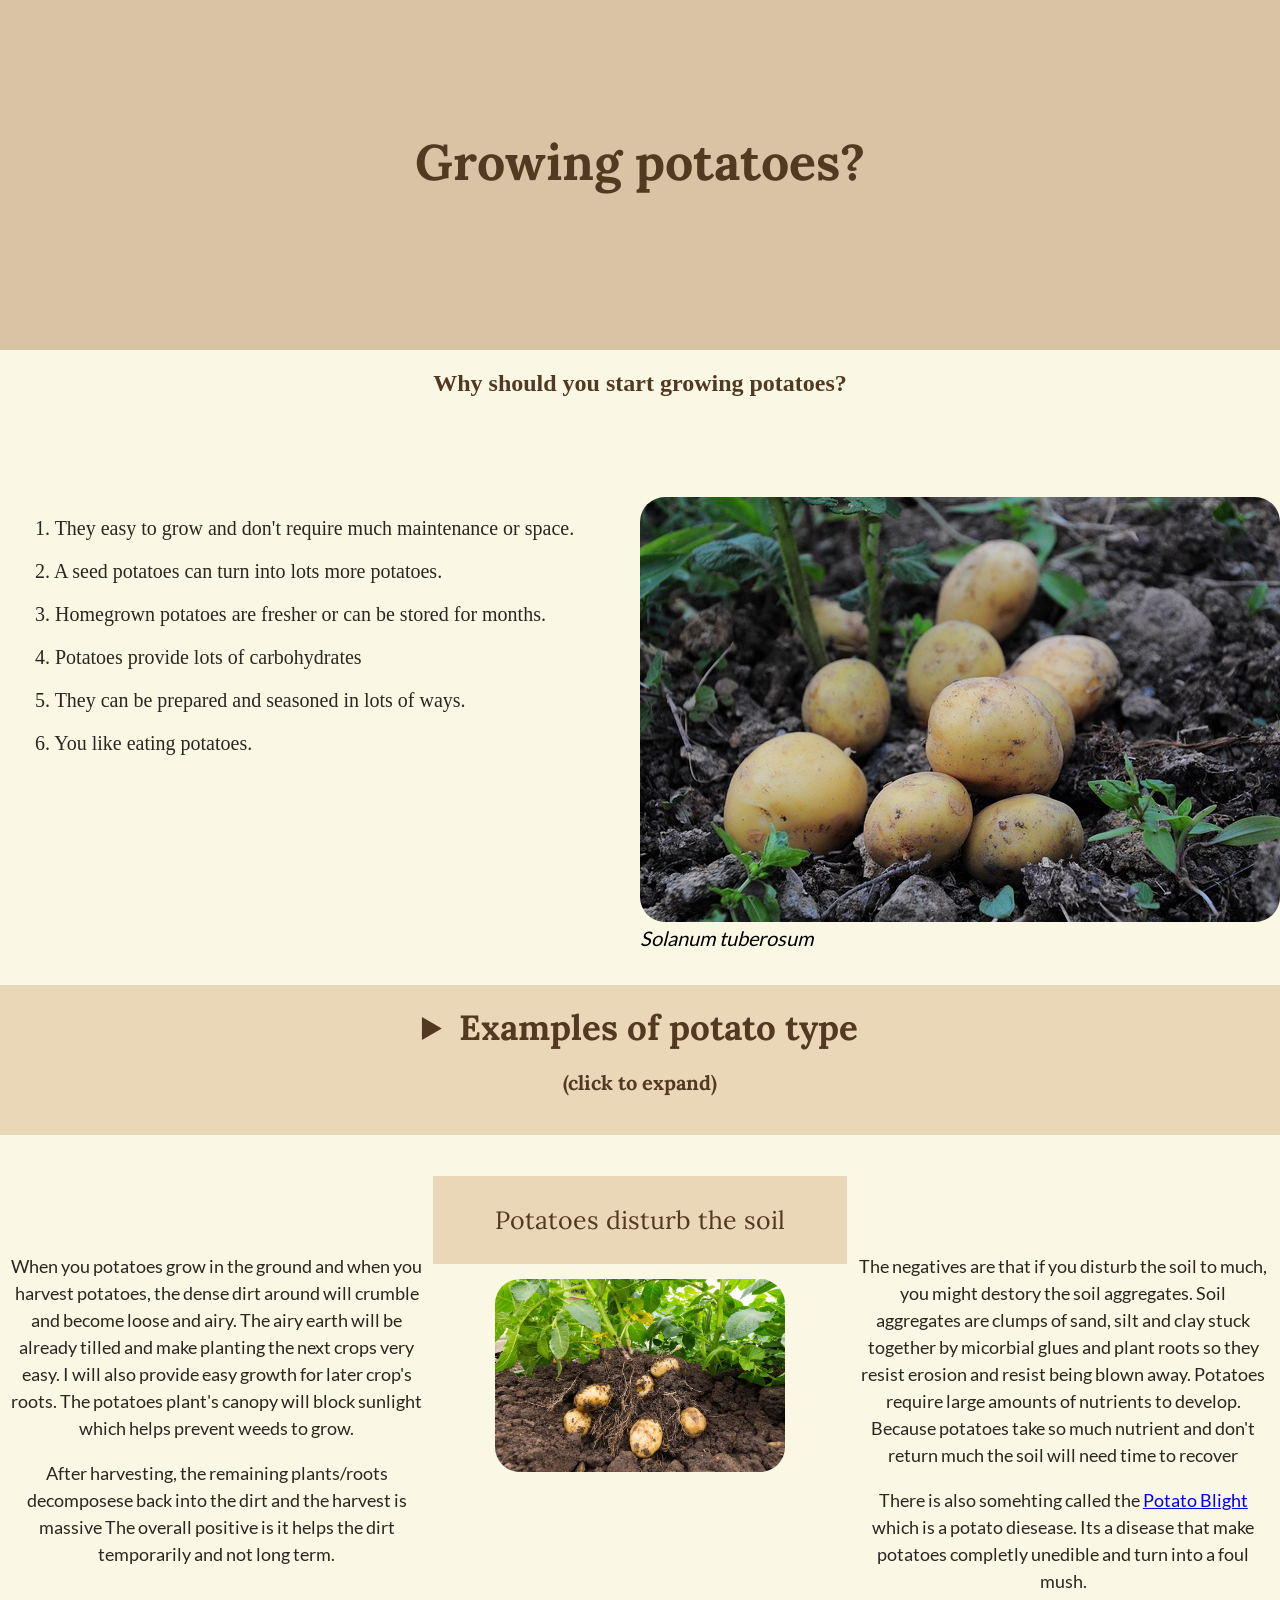
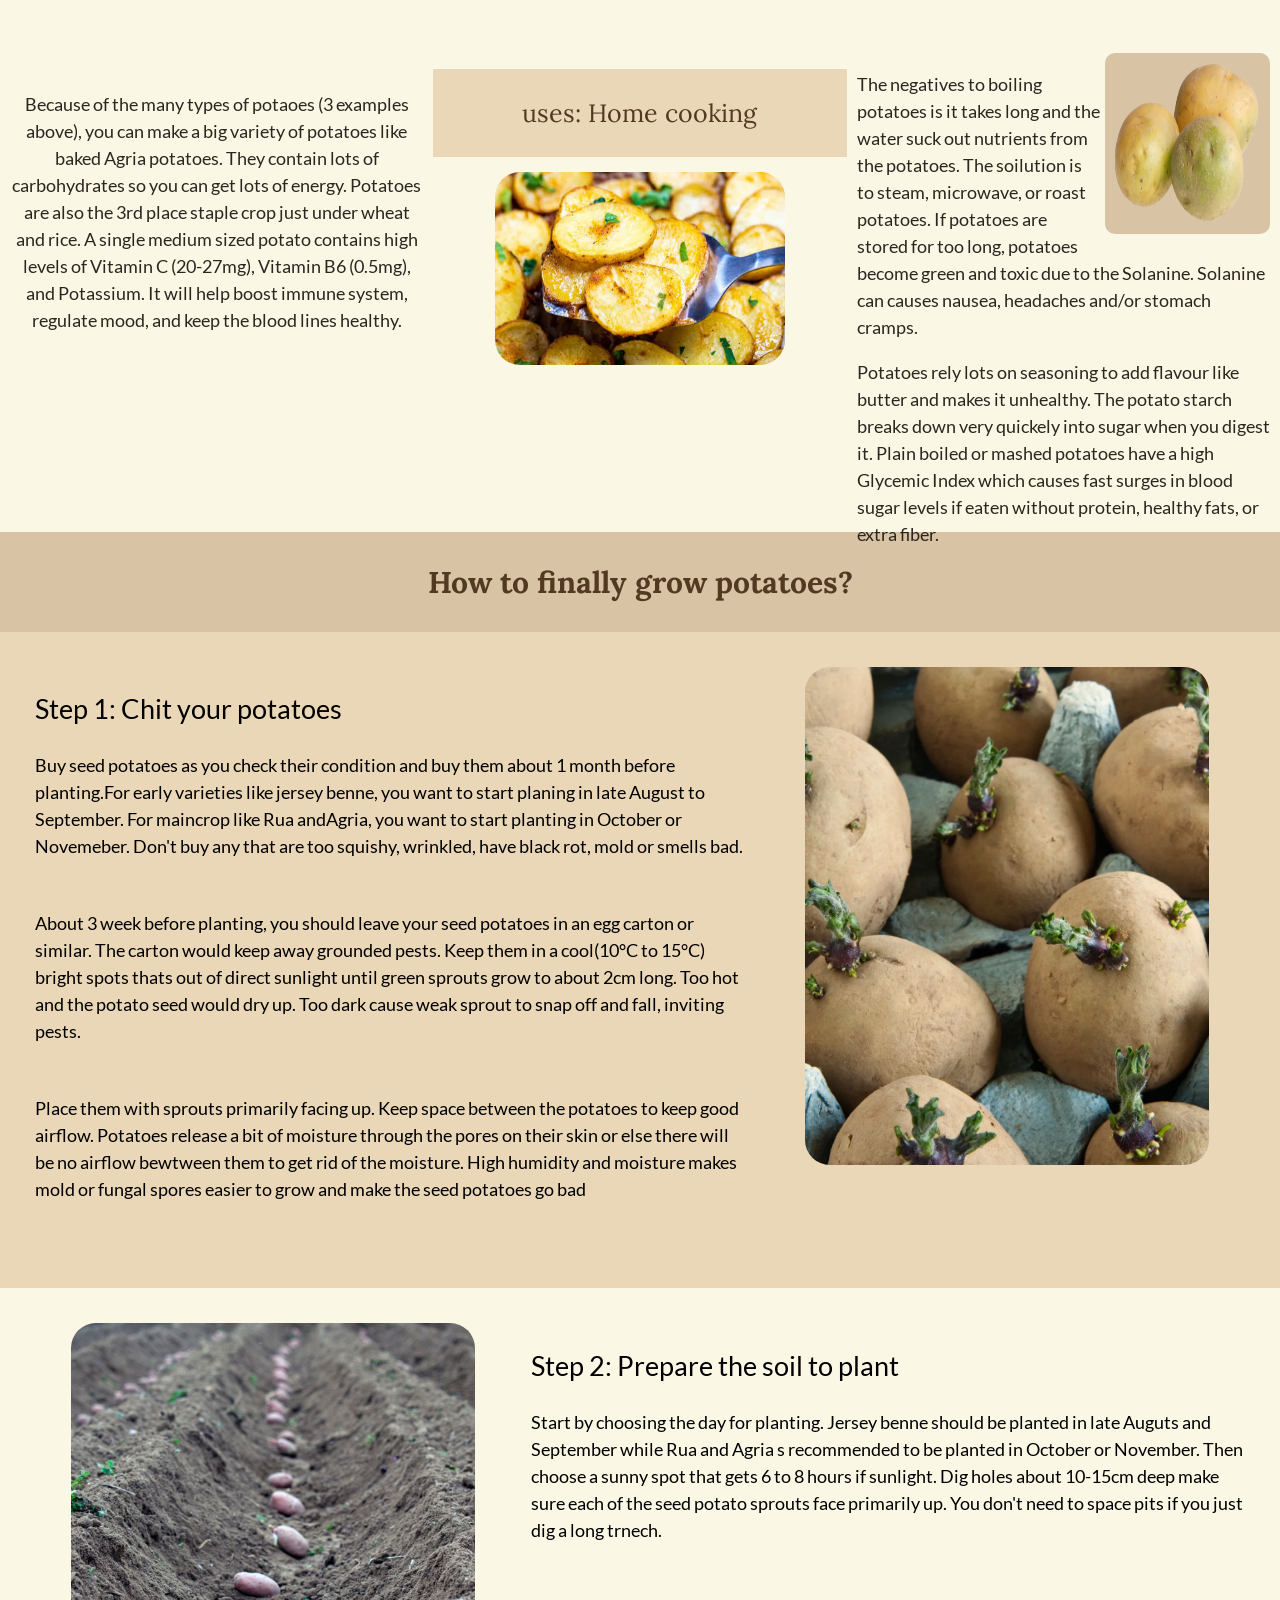
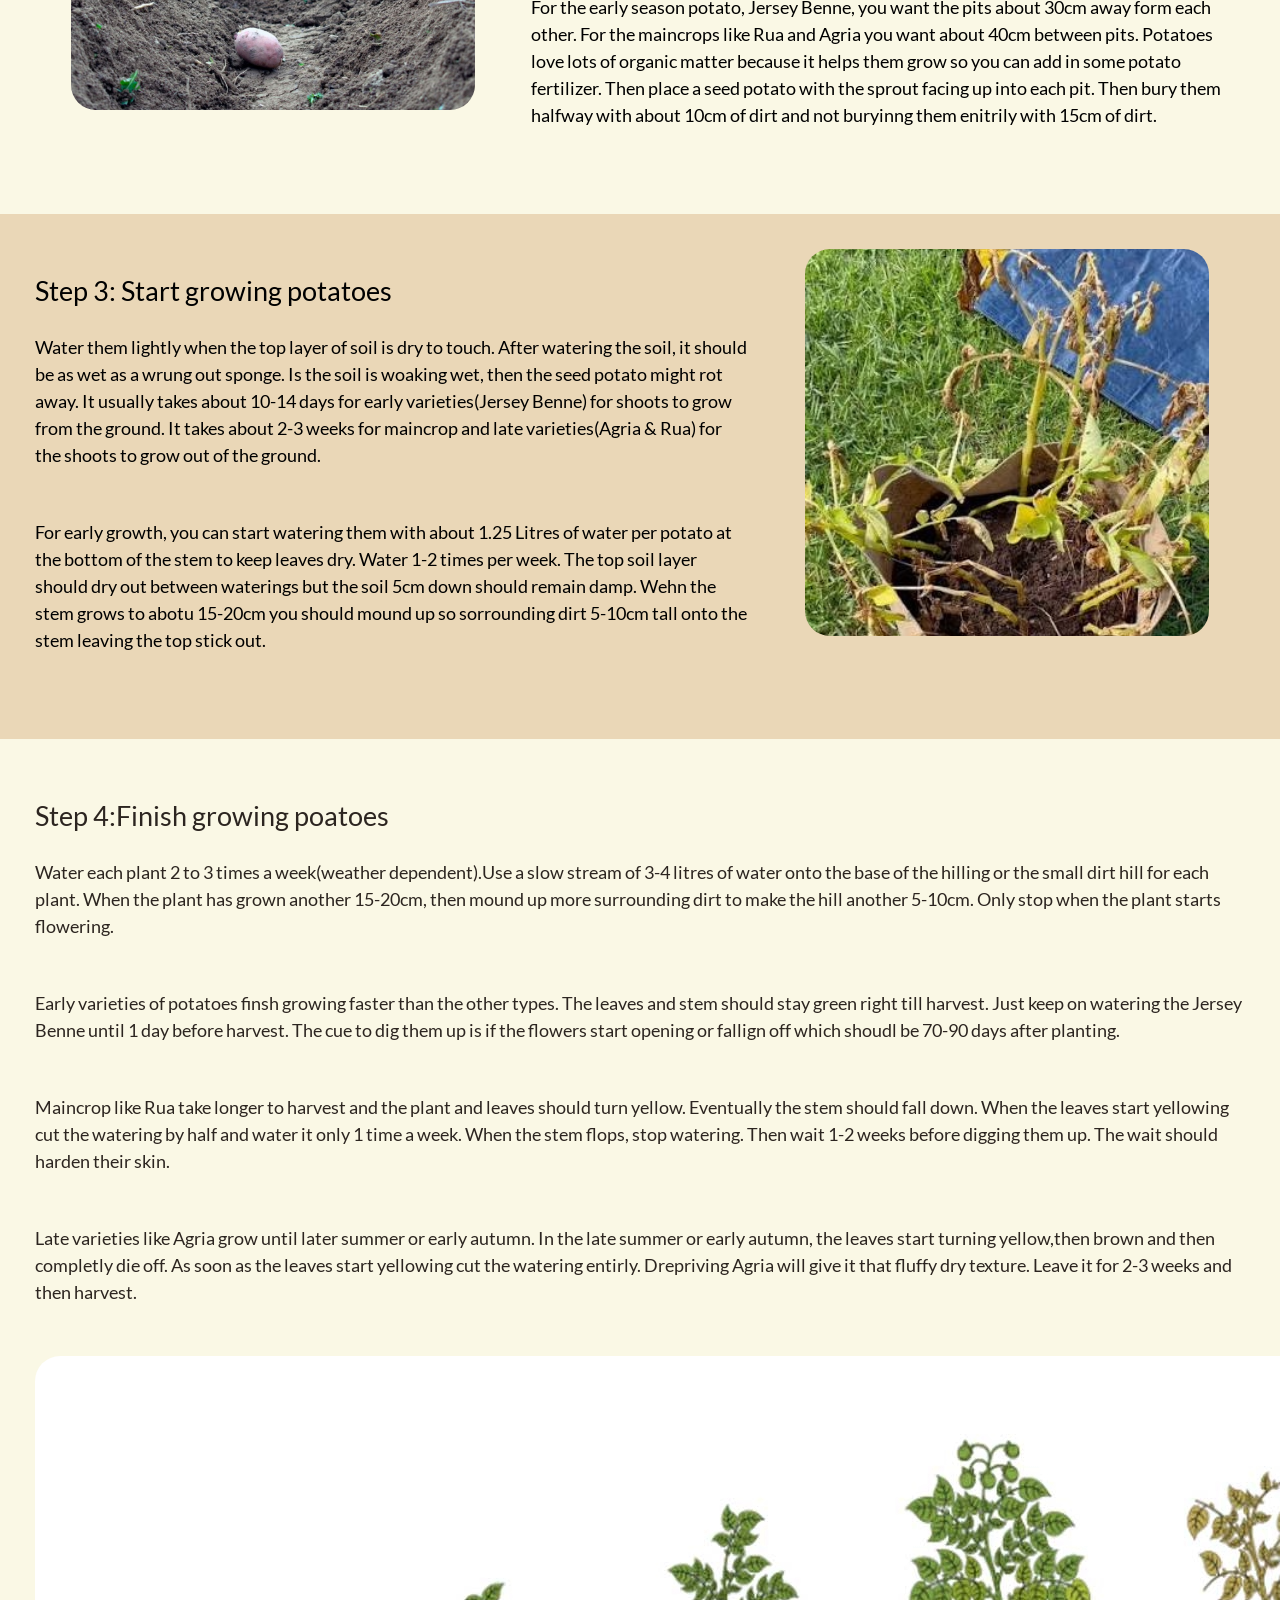
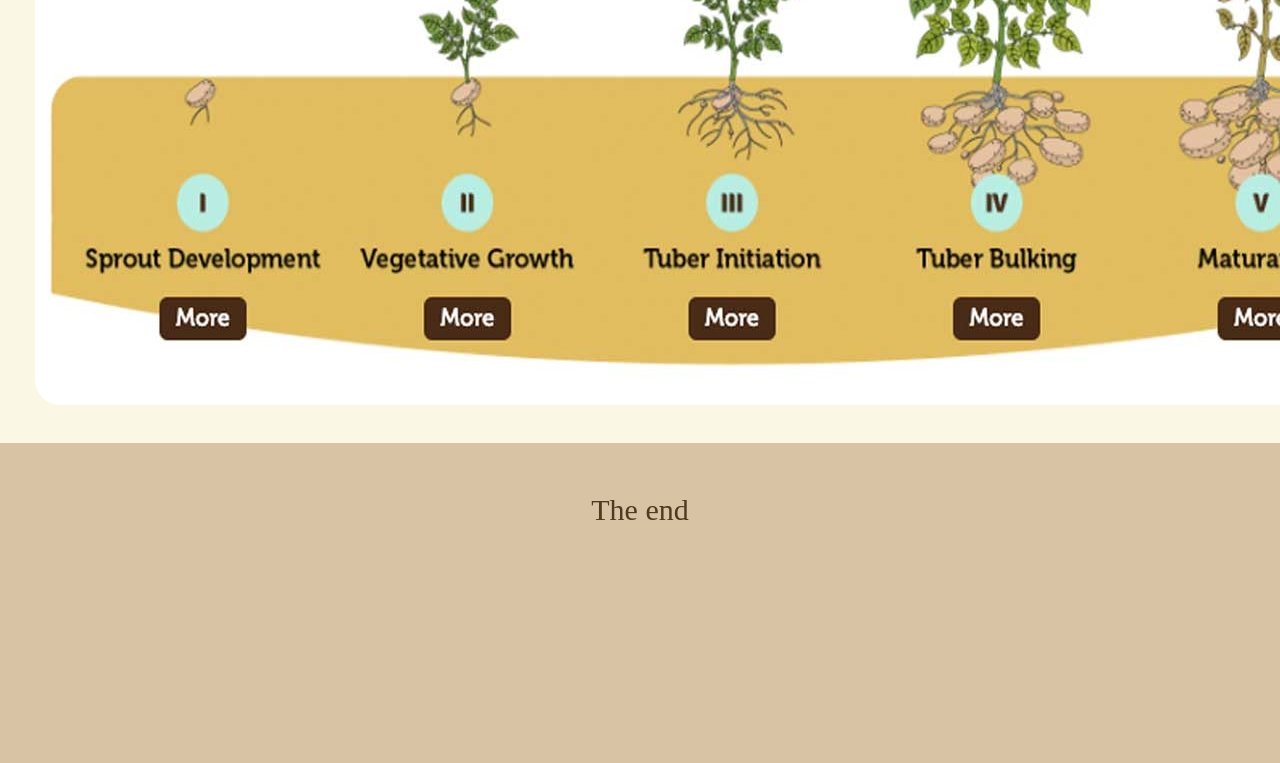
==== index.html @ a9c3717d "Rename Index.html to index.html" ====
<!DOCTYPE html>
<html lang="en">
<head>
    <meta charset="UTF-8">
    <meta name="viewport" content="width=device-width, initial-scale=1.0">
    <link rel="stylesheet" href="Style.css">
    <title>Document</title>
</head>
<body class="body">
    <!--Main banner-->
    <section class="headerbg">
        <h1 class="header">Growing potatoes?</h1>
    </section>
    <h2 class="introh2">
        Why should you start growing potatoes?
        </h2>
      <!--Two columns layout start-->
      <section class="intro">
        <div class="text-1"> 
           <p>1. They easy to grow and don't require much maintenance or space.</p> 
           <p>2. A seed potatoes can turn into lots more potatoes. </p>
           <p>3. Homegrown potatoes are fresher or can be stored for months.</p>
           <p>4. Potatoes provide lots of carbohydrates</p>
           <p>5. They can be prepared and seasoned in lots of ways.</p>
           <p>6. You like eating potatoes.</p>
        </div>
        <div class="intro-img">
            <img src="./Images/intro-potato.jpg" alt="potato-garden" class="img">
            <div class="image-text">Solanum tuberosum</div>
        </div>
      </section> 
      <!---grid heading-->
      <details>
      <summary class="gridhead">Examples of potato type<H3 class='extra'>(click to expand)</H3></summary>
      <!---A grid layout of Potato types-->
      <section class="grid">
      <div class="Potato-img">
      <img src="./Images/agria.jpg" alt="Agria" class="grid-img">
            <div class="image-text">Agria Potato</div>
      <p class="gridtext">The Agria potato is a floury potato. It has lots of starch but little moisture. That means it can fall apart being boiled. Their best use is roasted potatoes, chips, fries and mashed potatoes. It is also an example of a late variety of potato which mean its take a long time to grow.</p>
      </div>
      <div class="Potato-img">
      <img src="./Images/jersey-benne.jpg" alt="Jersey-Benne" class="grid-img">
            <div class="image-text">Jersey Benne Potato</div>
      <p class="gridtext">The Jersey Benne potato is a waxy potato and doesn't fall apart when boiled because of their dense structure. These potatoes have high moisture and little starch. They can be boiled whole and good ingredient into making stew, soup or even a salad. Jersey Benne is a early variety of potato because it only takes less time to harvest.</p>
      </div>
      <div class="Potato-img">
      <img src="./Images/rua.jpg" alt="Rua" class="grid-img">
            <div class="image-text">Rua Potato</div>
      <p class="gridtext">The Rua potato is an all-round potato and is a maincrop and takes medium time to grow. They have medium starch and moisture. Rua potatoes are half waxy and half floury. Because it's versatile and a all-rounder, it can be used for boiling, mashing and baking.</p>
      </div>
      </section>
      </details>
      <!---Grid variation for uses of potatoes-->
      <section class="grid2">
        <div class="grid2-text">
      <p>When you potatoes grow in the ground and when you harvest potatoes, the dense dirt around will crumble and become loose and airy. The airy earth will be already tilled and make planting the next crops very easy. I will also provide easy growth for later crop's roots. The potatoes plant's canopy will block sunlight which helps prevent weeds to grow. </p>
      <p>After harvesting, the remaining plants/roots decomposese back into the dirt and the harvest is massive  The overall positive is it helps the dirt temporarily and not long term.</p>
        </div>
        <div class="grid2-grid">
          <div class="titlebox">Potatoes disturb the soil</div>
          <img src="./Images/potato-soil.jpg" alt="Potato in soil" class="grid2-img">
        </div>
          <div class="grid2-text">
      <p>The negatives are that if you disturb the soil to much, you might destory the soil aggregates. Soil aggregates are clumps of sand, silt and clay stuck together by micorbial glues and plant roots so they resist erosion and resist being blown away. Potatoes require large amounts of nutrients to develop. Because potatoes take so much nutrient and don't return much the soil will need time to recover</p> 
      <p>There is also somehting called the <a href="info.html">Potato Blight</a> which is a potato diesease. Its a disease that make potatoes completly unedible and turn into a foul mush.</p> 
        </div>
          <div class="grid2-text3">
      <p>Because of the many types of potaoes (3 examples above), you can make a big variety of potatoes like baked Agria potatoes. They contain lots of carbohydrates so you can get lots of energy. Potatoes are also the 3rd place staple crop just under wheat and rice. A single medium sized potato contains high levels of Vitamin C (20-27mg), Vitamin B6 (0.5mg), and Potassium. It will help boost immune system, regulate mood, and keep the blood lines healthy. </p>
        </div>
        <div class="grid2-grid">
          <div class="titlebox">uses: Home cooking</div>
          <img src="./Images/baked-potato.jpg" alt="Baked-potato" class="grid2-img">
        </div>
        <div class="grid2-text4"><img src="./Images/green-potato.jpg" alt="green-potato" class="grid2-img4">
      <p>The negatives to boiling potatoes is it takes long and the water suck out nutrients from the potatoes. The soilution is to steam, microwave, or roast potatoes. If potatoes are stored for too long, potatoes become green and toxic due to the Solanine. Solanine can causes nausea, headaches and/or stomach cramps.</p>
      <p>Potatoes rely lots on seasoning to add flavour like butter and makes it unhealthy. The potato starch breaks down very quickely into sugar when you digest it. Plain boiled or mashed potatoes have a high Glycemic Index which causes fast surges in blood sugar levels if eaten without protein, healthy fats, or extra fiber.</p>
        </div>
      </section>
      <!---The first sub header banner-->
      <section class="bannerbg1">
        <h3 class="bannertext1">
        How to finally grow potatoes?
      </h3>
      </section>
      <!---Alternating format steps-->
      <section class="alt2">
        <div class="s1text">
          <h1>Step 1: Chit your potatoes</h1>
          <p class="T1">Buy seed potatoes as you check their condition and buy them about 1 month before planting.For early varieties like jersey benne, you want to start planing in late August to September. For maincrop like Rua andAgria, you want to start planting in October or Novemeber. Don't buy any that are too squishy, wrinkled, have black rot, mold or smells bad.</p>
          <p class="T1">About 3 week before planting, you should leave your seed potatoes in an egg carton or similar. The carton would keep away grounded pests. Keep them in a cool(10°C to 15°C) bright spots thats out of direct sunlight until green sprouts grow to about 2cm long. Too hot and the potato seed would dry up. Too dark cause weak sprout to snap off and fall, inviting pests.</p>
          <p class="T1"> Place them with sprouts primarily facing up. Keep space between the potatoes to keep good airflow. Potatoes release a bit of moisture through the pores on their skin or else there will be no airflow bewtween them to get rid of the moisture. High humidity and moisture makes mold or fungal spores easier to grow and make the seed potatoes go bad</p>
        </div>
        <div class="s1image">
        <img src="./Images/chit-potatoes.jpg" alt="potato-garden" class="img">
        </div>
      </section>
      <section class="alt1">
        <div class="s1image">
        <img src="./Images/Tremch.jpg" alt="potato-garden" class="img">
        </div>
        <div class="s1text">
          <h1>Step 2: Prepare the soil to plant</h1>
          <p class="T1">Start by choosing the day for planting. Jersey benne should be planted in late Auguts and September while Rua and Agria s recommended to be planted in October or November. Then choose a sunny spot that gets 6 to 8 hours if sunlight. Dig holes about 10-15cm deep make sure each of the seed potato sprouts face primarily up. You don't need to space pits if you just dig a long trnech.</p>
          <p class="T1">For the early season potato, Jersey Benne, you want the pits about 30cm away form each other. For the maincrops like Rua and Agria you want about 40cm between pits. Potatoes love lots of organic matter because it helps them grow so you can add in some potato fertilizer. Then place a seed potato with the sprout facing up into each pit. Then bury them halfway with about 10cm of dirt and not buryinng them enitrily with 15cm of dirt.</p>
        </div>
      </section>
      <section class="alt2">
        <div class="s1text">
          <h1>Step 3: Start growing potatoes</h1>
          <p class="T1">Water them lightly when the top layer of soil is dry to touch. After watering the soil, it should be as wet as a wrung out sponge. Is the soil is woaking wet, then the seed potato might rot away. It usually takes about 10-14 days for early varieties(Jersey Benne) for shoots to grow from the ground. It takes about 2-3 weeks for maincrop and late varieties(Agria & Rua) for the shoots to grow out of the ground.</p>
          <p class="T1">For early growth, you can start watering them with about 1.25 Litres of water per potato at the bottom of the stem to keep leaves dry. Water 1-2 times per week. The top soil layer should dry out between waterings but the soil 5cm down should remain damp. Wehn the stem grows to abotu 15-20cm you should mound up so sorrounding dirt 5-10cm tall onto the stem leaving the top stick out.</p>
          <p class="T1"></p>
        </div>
        <div class="s1image">
        <img src="./Images/harvestpng.png" alt="potato-garden" class="img">
        </div>
      </section>
      <section class="alt3">
        <div class="s1text">
          <h1>Step 4:Finish growing poatoes</h1>
          <p class="T1">Water each plant 2 to 3 times a week(weather dependent).Use a slow stream of 3-4 litres of water onto the base of the hilling or the small dirt hill for each plant. When the plant has grown another 15-20cm, then mound up more surrounding dirt to make the hill another 5-10cm. Only stop when the plant starts flowering. </p>
          <p class="T1">Early varieties of potatoes finsh growing faster than the other types. The leaves and stem should stay green right till harvest. Just keep on watering the Jersey Benne until 1 day before harvest. The cue to dig them up is if the flowers start opening or fallign off which shoudl be 70-90 days after planting. </p>
          <p class="T1">Maincrop like Rua take longer to harvest and the plant and leaves should turn yellow. Eventually the stem should fall down. When the leaves start yellowing cut the watering by half and water it only 1 time a week. When the stem flops, stop watering. Then wait 1-2 weeks before digging them up. The wait should harden their skin.</p>
          <p class="T1">Late varieties like Agria grow until later summer or early autumn. In the late summer or early autumn, the leaves start turning yellow,then brown and then completly die off. As soon as the leaves start yellowing cut the watering entirly. Drepriving Agria will give it that fluffy dry texture. Leave it for 2-3 weeks and then harvest. </p>
        </div>
        <img src="./Images/growth.jpg" alt="growth-diagram" class="img">
      </section>
      <section class="end">
        <p>The end</p class="end-text">
      </section>
</body>
---- Style.css ----
@font-face {
    font-family: 'Lora-Local';
    src: url('fonts/Lora/Lora-VariableFont_wght.ttf') format('truetype');
    font-weight: 100 900; 
    font-style: normal;
}
@font-face {
    font-family: 'Lota-Local';
    src: url('fonts/Lato/Lato-Regular.ttf') format('truetype');
    font-weight: 100 900; 
    font-style: normal;
}

.body{
    margin: 0px;
    background-color: #FAF8E5;
}

.headerbg{
    height: 350px;
    background-color: #D8C3A5;
}

.header{
    color: #523921;
    text-align: center;
    transform: translateY(130px); /*this will move the header text down the y axis*/
    font-size: 50px;
    font-family:"Lora-Local", serif;
    margin-top: 0px;
}

.intro{
    display: grid;
    grid-template-columns: 3fr 2fr;
    margin: 35px 0px 35px 35px;
    gap: 20px;
}

.introh2{
    text-align: center;
    margin-bottom: 100px;
    color: #523921;
}

.img{
    border-radius: 25px;
}


.text-1{
    font-size: 20px;
    color:#2C2520;
}

.image-text{
    font-family: "Lota-Local", serif;
    font-style: italic;
    font-size: 20px;
}

.gridhead{
    background-color: #EAD7B7;
    text-align: center;
    font-size: 35px;
    font-family: "Lora-Local", serif;
    color:#523921;
    padding: 20px;
    font-weight: bold;
}

.grid{
    display: grid;
    grid-template-columns: 1fr 1fr 1fr;
    padding: 20px 20px 10px 20px;
    gap: 30px;
    min-height: 300px;
    background-color: #EAD7B7;
    height: auto;
    align-items: start; /*keeps boxs  thatsame length*/
    
}

.gridtext{
    font-size: 20px;
    font-family: "Lota-Local", serif;
    color: #2C2520;
}

.Potato-img{
    display: flex; /*this push the inside of the grid layout into the boxes so they don't leak out*/
    flex-direction: column;
    align-items: center;
    text-align: center;
    height: auto;
    border-radius: 25px;
}

.grid-img{
    height: 80%;
    width: 80%;
    border-radius: 25px;
}

.grid2{
    display: grid;
    grid-template-columns: 1fr 1fr 1fr;
    gap: 10px;
    max-height: 1000px;
    margin-left: 10px;
    margin-right: 10px;
    margin-bottom: 20px;
}

.extra{
    font: "Local-Lato", serif;
    color: #523921;
    font-size: 20px;
}

.grid2-text{
    text-align: center;
    font-family: "Lota-Local",serif;
    color: #2C2520;
    line-height: 1.5;
    font-size: 18px;
    transform: translateY(100px); 
}


.titlebox{
    height: 88px;
    width: 100%;
    background-color: #EAD7B7;
    margin-bottom: 15px ;
    display: flex;
    justify-content: center;
    align-items: center;
    font-family: "Lora-Local",serif;
    font-size: 25px;
    color: #523921;
}

.grid2-grid{
    display: flex;
    flex-direction: column;
    align-items: center;
    justify-content: center;
    text-align: center;
    margin-bottom: 30px;
    margin-top: 30px;
}

.grid2-img{
    width: 70%;
    height: auto;
    border-radius: 25px;
}

.grid2-text3{
    text-align: center;
    font-family: "Lota-Local",serif;
    color: #2C2520;
    margin-top: 130px;
    line-height: 1.5;
    font-size: 18px;
    transform: translateY(20px);
}

.grid2-text4{ 
    text-align: left;
    font-family: "Lota-Local",serif;
    color: #2C2520;
    margin-top: 130px;
    line-height: 1.5;
    font-size: 18px;
}

.grid2-img4{
    width: 35%;
    height: 35%;
    margin-left: 5px;
    float: right; /* shift the image to the right top automatically*/
    background-color: #D8C3A5;
    padding: 10px;
    border-radius: 10px;
}


.bannertext1{
    text-align: center;
    font-family: "Lora-Local", serif;
    color: #523921;
    font-size: 30px;
}

.bannerbg1{
    height: 100px;
    background-color:#D8C3A5;;
    display: flex;
    align-items: center;
    justify-content: center;
}

.alt1{
    display: grid;
    grid-template-columns: 2fr 3fr;
    padding: 35px 35px 35px 35px;
    gap: 20px;
    min-height: 200px;
}

.alt2{
    display: grid;
    grid-template-columns: 3fr 2fr;
    padding: 35px 35px 35px 35px;
    gap: 20px;
    min-height: 200px;
    background-color: #EAD7B7;
}

.s1image{
    display: flex;
    justify-content: center;
    overflow: hidden;
}

.s1image img{
    width: 85%;
    height: 85%;
    object-fit: cover; 
    border-radius: 25px;
}

.s1text{
    font-family: "Lota-Local", serif;
    font-size: 18px;
    line-height: 1.5;
}

.T1{
    margin-bottom: 50px;
}

.alt3{
    min-height: 200px;
    padding: 35px;
    color:#2C2520;
    font-family: "Lota-Local", serif;
}

.img-gram{
    width: 50%;
    height: 50%;
}


.end{
    height: 300px;
    background: #D8C3A5;
    color:#523921;
    text-align: center;
    font-size:  30px;
    padding-top: 20px; /* creates extra space above the text*/
}
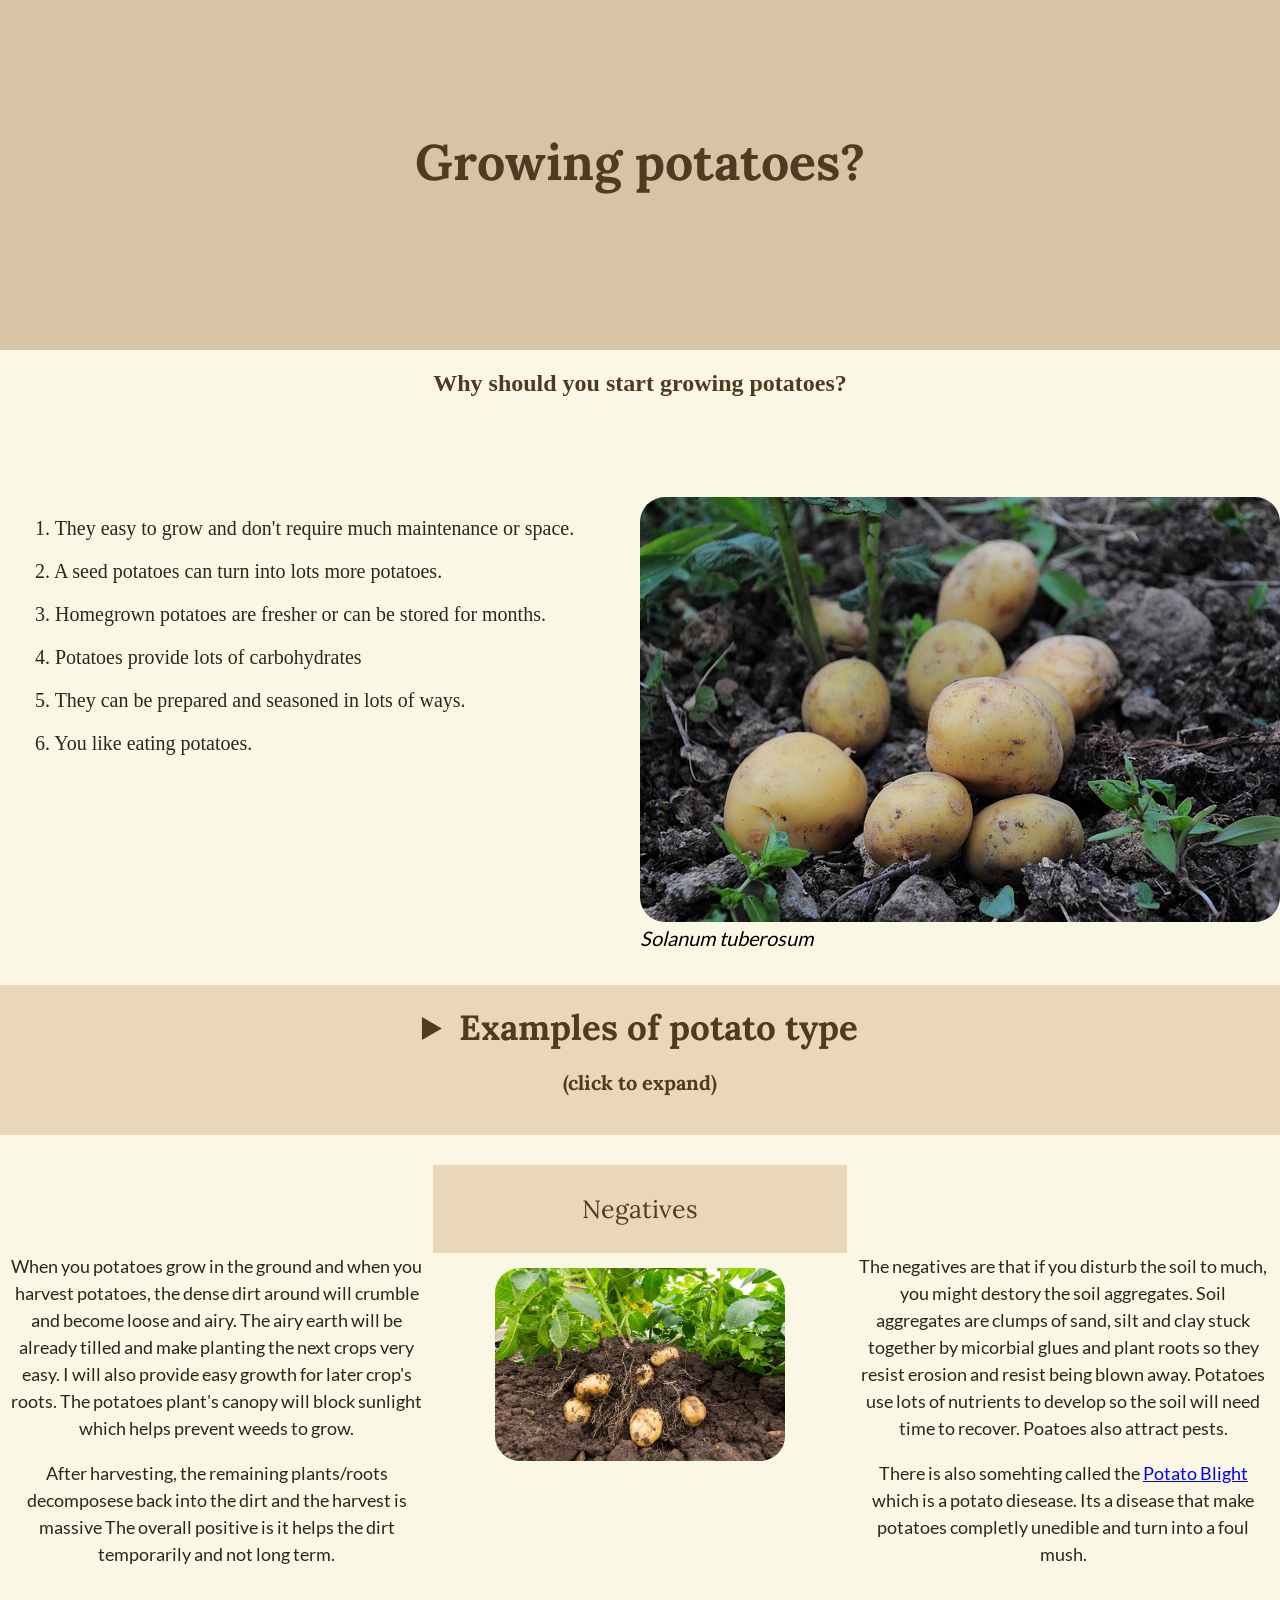
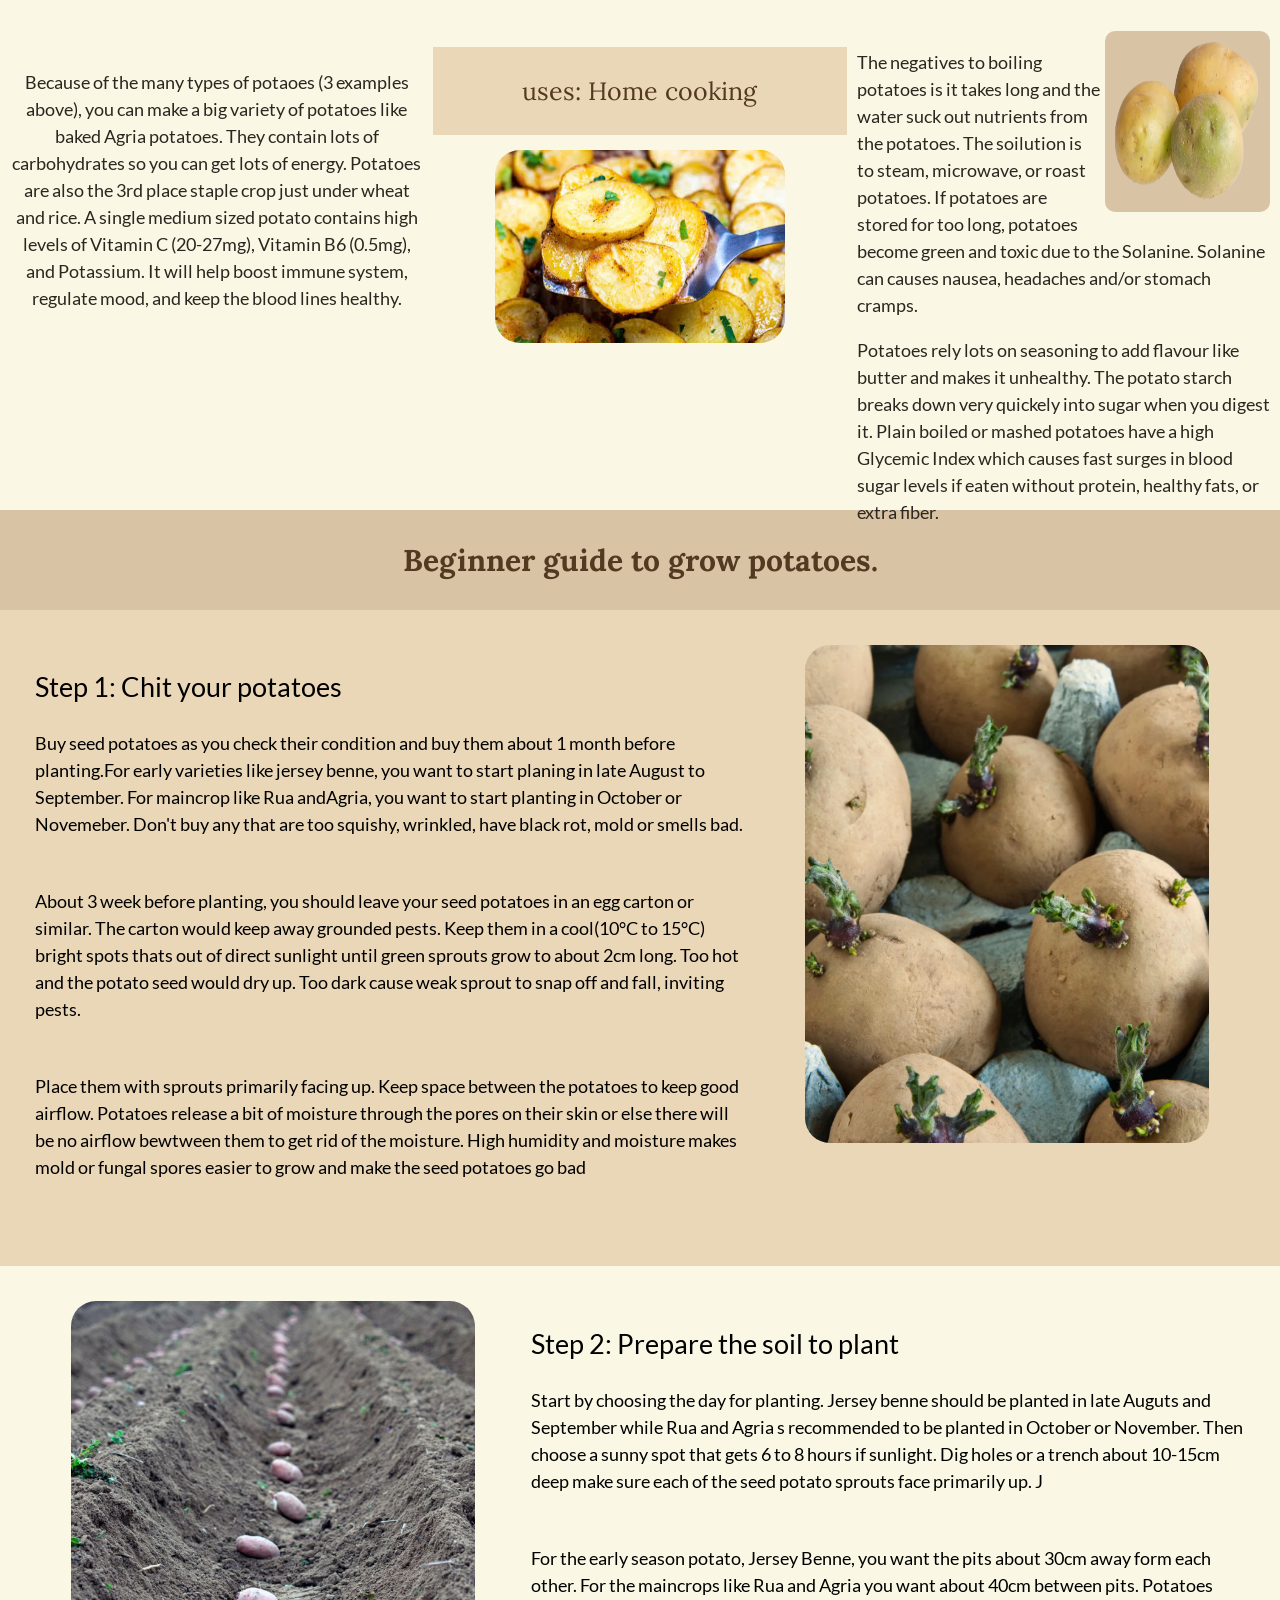
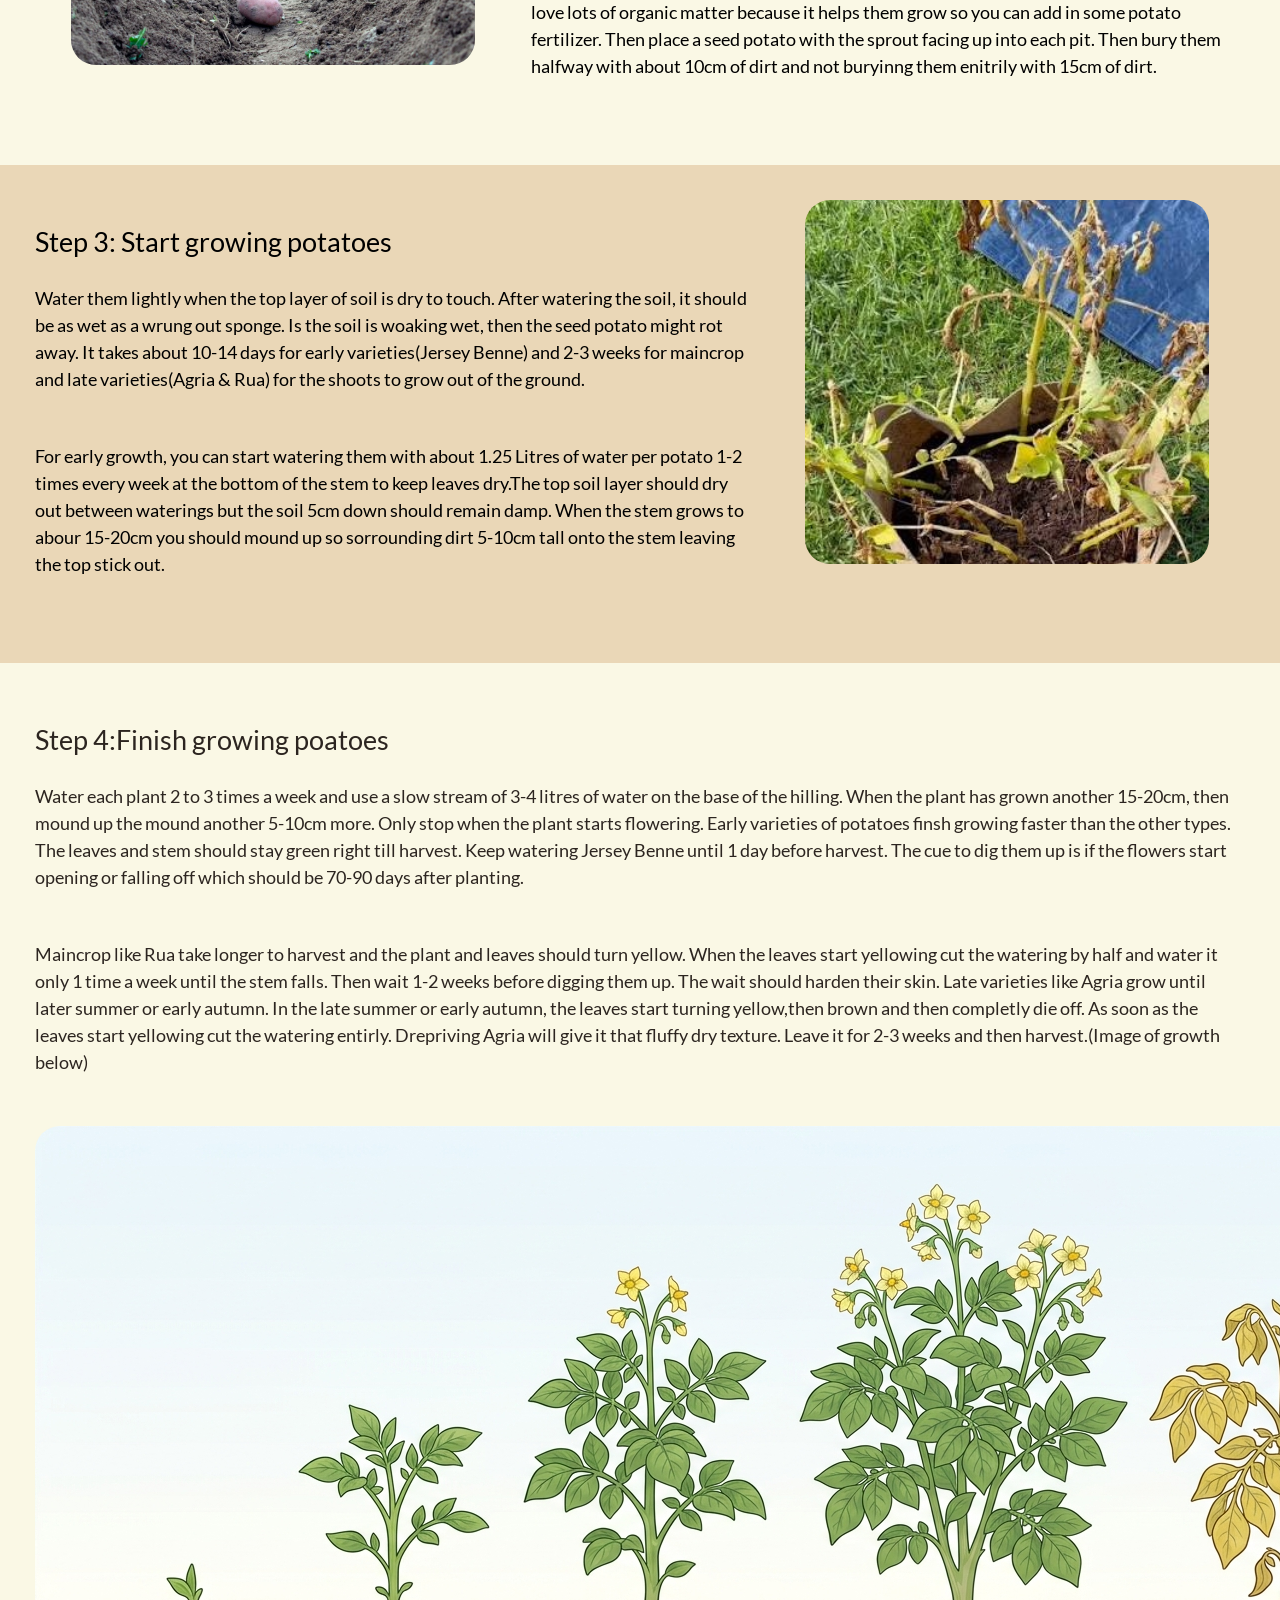
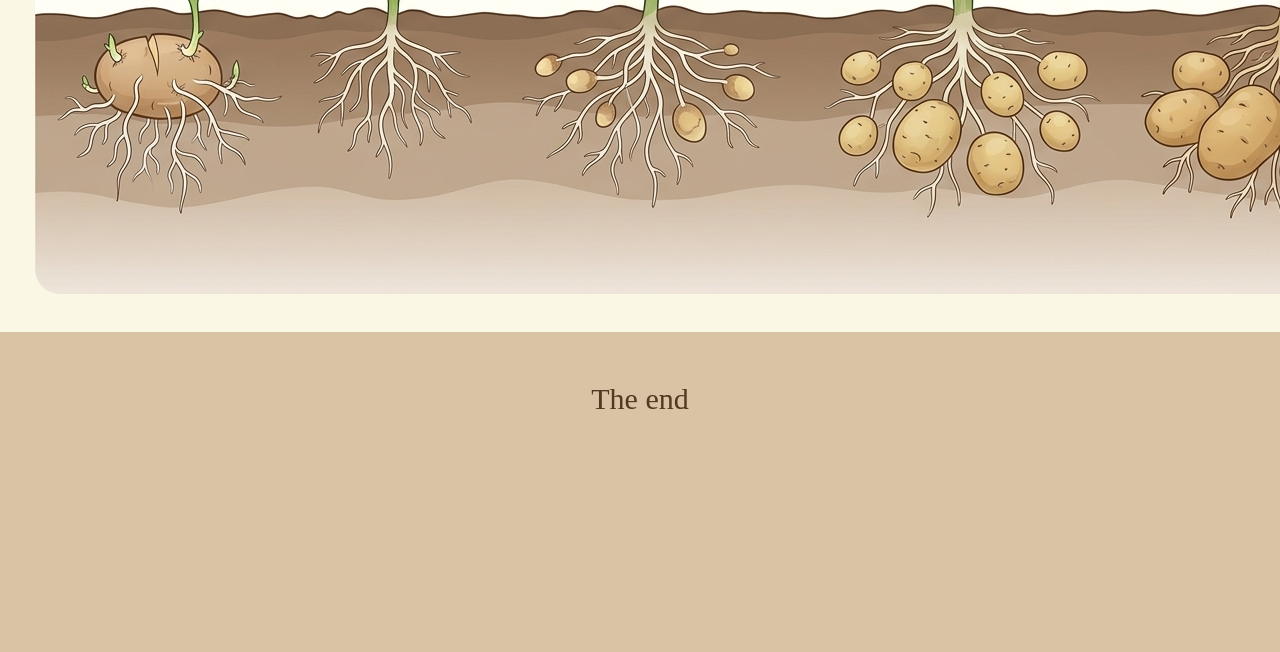
==== commit 27289d5f: "Cut word count  to add more white space" ====
--- a/index.html
+++ b/index.html
@@ -3,7 +3,7 @@
 <head>
     <meta charset="UTF-8">
     <meta name="viewport" content="width=device-width, initial-scale=1.0">
-    <link rel="stylesheet" href="Style.css">
+    <link rel="stylesheet" href="style.css">
     <title>Document</title>
 </head>
 <body class="body">
@@ -15,7 +15,7 @@
         Why should you start growing potatoes?
         </h2>
       <!--Two columns layout start-->
-      <section class="intro">
+      <div class="intro">
         <div class="text-1"> 
            <p>1. They easy to grow and don't require much maintenance or space.</p> 
            <p>2. A seed potatoes can turn into lots more potatoes. </p>
@@ -28,12 +28,12 @@
             <img src="./Images/intro-potato.jpg" alt="potato-garden" class="img">
             <div class="image-text">Solanum tuberosum</div>
         </div>
-      </section> 
+      </div> 
       <!---grid heading-->
       <details>
       <summary class="gridhead">Examples of potato type<H3 class='extra'>(click to expand)</H3></summary>
       <!---A grid layout of Potato types-->
-      <section class="grid">
+      <div class="grid">
       <div class="Potato-img">
       <img src="./Images/agria.jpg" alt="Agria" class="grid-img">
             <div class="image-text">Agria Potato</div>
@@ -49,20 +49,20 @@
             <div class="image-text">Rua Potato</div>
       <p class="gridtext">The Rua potato is an all-round potato and is a maincrop and takes medium time to grow. They have medium starch and moisture. Rua potatoes are half waxy and half floury. Because it's versatile and a all-rounder, it can be used for boiling, mashing and baking.</p>
       </div>
-      </section>
+    </div>
       </details>
       <!---Grid variation for uses of potatoes-->
-      <section class="grid2">
+      <div class="grid2">
         <div class="grid2-text">
       <p>When you potatoes grow in the ground and when you harvest potatoes, the dense dirt around will crumble and become loose and airy. The airy earth will be already tilled and make planting the next crops very easy. I will also provide easy growth for later crop's roots. The potatoes plant's canopy will block sunlight which helps prevent weeds to grow. </p>
       <p>After harvesting, the remaining plants/roots decomposese back into the dirt and the harvest is massive  The overall positive is it helps the dirt temporarily and not long term.</p>
         </div>
         <div class="grid2-grid">
-          <div class="titlebox">Potatoes disturb the soil</div>
+          <div class="titlebox">Negatives</div>
           <img src="./Images/potato-soil.jpg" alt="Potato in soil" class="grid2-img">
         </div>
           <div class="grid2-text">
-      <p>The negatives are that if you disturb the soil to much, you might destory the soil aggregates. Soil aggregates are clumps of sand, silt and clay stuck together by micorbial glues and plant roots so they resist erosion and resist being blown away. Potatoes require large amounts of nutrients to develop. Because potatoes take so much nutrient and don't return much the soil will need time to recover</p> 
+      <p>The negatives are that if you disturb the soil to much, you might destory the soil aggregates. Soil aggregates are clumps of sand, silt and clay stuck together by micorbial glues and plant roots so they resist erosion and resist being blown away. Potatoes use lots of nutrients to develop so the soil will need time to recover. Poatoes also attract pests.</p> 
       <p>There is also somehting called the <a href="info.html">Potato Blight</a> which is a potato diesease. Its a disease that make potatoes completly unedible and turn into a foul mush.</p> 
         </div>
           <div class="grid2-text3">
@@ -76,11 +76,11 @@
       <p>The negatives to boiling potatoes is it takes long and the water suck out nutrients from the potatoes. The soilution is to steam, microwave, or roast potatoes. If potatoes are stored for too long, potatoes become green and toxic due to the Solanine. Solanine can causes nausea, headaches and/or stomach cramps.</p>
       <p>Potatoes rely lots on seasoning to add flavour like butter and makes it unhealthy. The potato starch breaks down very quickely into sugar when you digest it. Plain boiled or mashed potatoes have a high Glycemic Index which causes fast surges in blood sugar levels if eaten without protein, healthy fats, or extra fiber.</p>
         </div>
-      </section>
+      </div>
       <!---The first sub header banner-->
       <section class="bannerbg1">
         <h3 class="bannertext1">
-        How to finally grow potatoes?
+      Beginner guide to grow potatoes.
       </h3>
       </section>
       <!---Alternating format steps-->
@@ -101,15 +101,15 @@
         </div>
         <div class="s1text">
           <h1>Step 2: Prepare the soil to plant</h1>
-          <p class="T1">Start by choosing the day for planting. Jersey benne should be planted in late Auguts and September while Rua and Agria s recommended to be planted in October or November. Then choose a sunny spot that gets 6 to 8 hours if sunlight. Dig holes about 10-15cm deep make sure each of the seed potato sprouts face primarily up. You don't need to space pits if you just dig a long trnech.</p>
+          <p class="T1">Start by choosing the day for planting. Jersey benne should be planted in late Auguts and September while Rua and Agria s recommended to be planted in October or November. Then choose a sunny spot that gets 6 to 8 hours if sunlight. Dig holes or a trench about 10-15cm deep make sure each of the seed potato sprouts face primarily up. J
           <p class="T1">For the early season potato, Jersey Benne, you want the pits about 30cm away form each other. For the maincrops like Rua and Agria you want about 40cm between pits. Potatoes love lots of organic matter because it helps them grow so you can add in some potato fertilizer. Then place a seed potato with the sprout facing up into each pit. Then bury them halfway with about 10cm of dirt and not buryinng them enitrily with 15cm of dirt.</p>
         </div>
       </section>
       <section class="alt2">
         <div class="s1text">
           <h1>Step 3: Start growing potatoes</h1>
-          <p class="T1">Water them lightly when the top layer of soil is dry to touch. After watering the soil, it should be as wet as a wrung out sponge. Is the soil is woaking wet, then the seed potato might rot away. It usually takes about 10-14 days for early varieties(Jersey Benne) for shoots to grow from the ground. It takes about 2-3 weeks for maincrop and late varieties(Agria & Rua) for the shoots to grow out of the ground.</p>
-          <p class="T1">For early growth, you can start watering them with about 1.25 Litres of water per potato at the bottom of the stem to keep leaves dry. Water 1-2 times per week. The top soil layer should dry out between waterings but the soil 5cm down should remain damp. Wehn the stem grows to abotu 15-20cm you should mound up so sorrounding dirt 5-10cm tall onto the stem leaving the top stick out.</p>
+          <p class="T1">Water them lightly when the top layer of soil is dry to touch. After watering the soil, it should be as wet as a wrung out sponge. Is the soil is woaking wet, then the seed potato might rot away. It takes about 10-14 days for early varieties(Jersey Benne) and 2-3 weeks for maincrop and late varieties(Agria & Rua) for the shoots to grow out of the ground.</p>
+          <p class="T1">For early growth, you can start watering them with about 1.25 Litres of water per potato 1-2 times every week at the bottom of the stem to keep leaves dry.The top soil layer should dry out between waterings but the soil 5cm down should remain damp. When the stem grows to abour 15-20cm you should mound up so sorrounding dirt 5-10cm tall onto the stem leaving the top stick out.</p>
           <p class="T1"></p>
         </div>
         <div class="s1image">
@@ -119,14 +119,12 @@
       <section class="alt3">
         <div class="s1text">
           <h1>Step 4:Finish growing poatoes</h1>
-          <p class="T1">Water each plant 2 to 3 times a week(weather dependent).Use a slow stream of 3-4 litres of water onto the base of the hilling or the small dirt hill for each plant. When the plant has grown another 15-20cm, then mound up more surrounding dirt to make the hill another 5-10cm. Only stop when the plant starts flowering. </p>
-          <p class="T1">Early varieties of potatoes finsh growing faster than the other types. The leaves and stem should stay green right till harvest. Just keep on watering the Jersey Benne until 1 day before harvest. The cue to dig them up is if the flowers start opening or fallign off which shoudl be 70-90 days after planting. </p>
-          <p class="T1">Maincrop like Rua take longer to harvest and the plant and leaves should turn yellow. Eventually the stem should fall down. When the leaves start yellowing cut the watering by half and water it only 1 time a week. When the stem flops, stop watering. Then wait 1-2 weeks before digging them up. The wait should harden their skin.</p>
-          <p class="T1">Late varieties like Agria grow until later summer or early autumn. In the late summer or early autumn, the leaves start turning yellow,then brown and then completly die off. As soon as the leaves start yellowing cut the watering entirly. Drepriving Agria will give it that fluffy dry texture. Leave it for 2-3 weeks and then harvest. </p>
+          <p class="T1">Water each plant 2 to 3 times a week and use a slow stream of 3-4 litres of water on the base of the hilling. When the plant has grown another 15-20cm, then mound up the mound another 5-10cm more. Only stop when the plant starts flowering. Early varieties of potatoes finsh growing faster than the other types. The leaves and stem should stay green right till harvest. Keep watering Jersey Benne until 1 day before harvest. The cue to dig them up is if the flowers start opening or falling off which should be 70-90 days after planting. </p>
+          <p class="T1">Maincrop like Rua take longer to harvest and the plant and leaves should turn yellow. When the leaves start yellowing cut the watering by half and water it only 1 time a week until the stem falls. Then wait 1-2 weeks before digging them up. The wait should harden their skin. Late varieties like Agria grow until later summer or early autumn. In the late summer or early autumn, the leaves start turning yellow,then brown and then completly die off. As soon as the leaves start yellowing cut the watering entirly. Drepriving Agria will give it that fluffy dry texture. Leave it for 2-3 weeks and then harvest.(Image of growth below) </p>
         </div>
         <img src="./Images/growth.jpg" alt="growth-diagram" class="img">
       </section>
-      <section class="end">
-        <p>The end</p class="end-text">
-      </section>
+      <div class="end">
+        <p  class="end-text">The end</p>
+      </div>
 </body>
--- a/style.css
+++ b/style.css
@@ -0,0 +1,267 @@
+@font-face {
+    font-family: 'Lora-Local';
+    src: url('fonts/Lora/Lora-VariableFont_wght.ttf') format('truetype');
+    font-weight: 100 900; 
+    font-style: normal;
+}
+@font-face {
+    font-family: 'Lota-Local';
+    src: url('fonts/Lato/Lato-Regular.ttf') format('truetype');
+    font-weight: 100 900; 
+    font-style: normal;
+}
+
+.body{
+    margin: 0px;
+    background-color: #FAF8E5;
+}
+
+.headerbg{
+    height: 350px;
+    background-color: #D8C3A5;
+}
+
+.header{
+    color: #523921;
+    text-align: center;
+    transform: translateY(130px); /*this will move the header text down the y axis*/
+    font-size: 50px;
+    font-family:"Lora-Local", serif;
+    margin-top: 0px;
+}
+
+.intro{
+    display: grid;
+    grid-template-columns: 3fr 2fr;
+    margin: 35px 0px 35px 35px;
+    gap: 20px;
+}
+
+.introh2{
+    text-align: center;
+    margin-bottom: 100px;
+    color: #523921;
+}
+
+.img{
+    border-radius: 25px;
+}
+
+
+.text-1{
+    font-size: 20px;
+    color:#2C2520;
+}
+
+.image-text{
+    font-family: "Lota-Local", serif;
+    font-style: italic;
+    font-size: 20px;
+}
+
+.gridhead{
+    background-color: #EAD7B7;
+    text-align: center;
+    font-size: 35px;
+    font-family: "Lora-Local", serif;
+    color:#523921;
+    padding: 20px;
+    font-weight: bold;
+}
+
+.grid{
+    display: grid;
+    grid-template-columns: 1fr 1fr 1fr;
+    padding: 20px 20px 10px 20px;
+    gap: 30px;
+    min-height: 300px;
+    background-color: #EAD7B7;
+    height: auto;
+    align-items: start; /*keeps boxs  thatsame length*/
+    
+}
+
+.gridtext{
+    font-size: 20px;
+    font-family: "Lota-Local", serif;
+    color: #2C2520;
+}
+
+.Potato-img{
+    display: flex; /*this push the inside of the grid layout into the boxes so they don't leak out*/
+    flex-direction: column;
+    align-items: center;
+    text-align: center;
+    height: auto;
+    border-radius: 25px;
+}
+
+.grid-img{
+    height: 80%;
+    width: 80%;
+    border-radius: 25px;
+}
+
+.grid2{
+    display: grid;
+    grid-template-columns: 1fr 1fr 1fr;
+    gap: 10px;
+    max-height: 1000px;
+    margin-left: 10px;
+    margin-right: 10px;
+    margin-bottom: 20px;
+}
+
+.extra{
+    font: "Local-Lato", serif;
+    color: #523921;
+    font-size: 20px;
+}
+
+.grid2-text{
+    text-align: center;
+    font-family: "Lota-Local",serif;
+    color: #2C2520;
+    line-height: 1.5;
+    font-size: 18px;
+    transform: translateY(100px); 
+}
+
+
+.titlebox{
+    height: 88px;
+    width: 100%;
+    background-color: #EAD7B7;
+    margin-bottom: 15px ;
+    display: flex;
+    justify-content: center;
+    align-items: center;
+    font-family: "Lora-Local",serif;
+    font-size: 25px;
+    color: #523921;
+}
+
+.grid2-grid{
+    display: flex;
+    flex-direction: column;
+    align-items: center;
+    justify-content: center;
+    text-align: center;
+    margin-bottom: 30px;
+    margin-top: 30px;
+}
+
+.grid2-img{
+    width: 70%;
+    height: auto;
+    border-radius: 25px;
+}
+
+.grid2-text3{
+    text-align: center;
+    font-family: "Lota-Local",serif;
+    color: #2C2520;
+    margin-top: 130px;
+    line-height: 1.5;
+    font-size: 18px;
+    transform: translateY(20px);
+}
+
+.grid2-text4{ 
+    text-align: left;
+    font-family: "Lota-Local",serif;
+    color: #2C2520;
+    margin-top: 130px;
+    line-height: 1.5;
+    font-size: 18px;
+}
+
+.grid2-img4{
+    width: 35%;
+    height: 35%;
+    margin-left: 5px;
+    float: right; /* shift the image to the right top automatically*/
+    background-color: #D8C3A5;
+    padding: 10px;
+    border-radius: 10px;
+}
+
+
+.bannertext1{
+    text-align: center;
+    font-family: "Lora-Local", serif;
+    color: #523921;
+    font-size: 30px;
+}
+
+.bannerbg1{
+    height: 100px;
+    background-color:#D8C3A5;;
+    display: flex;
+    align-items: center;
+    justify-content: center;
+}
+
+.alt1{
+    display: grid;
+    grid-template-columns: 2fr 3fr;
+    padding: 35px 35px 35px 35px;
+    gap: 20px;
+    min-height: 200px;
+}
+
+.alt2{
+    display: grid;
+    grid-template-columns: 3fr 2fr;
+    padding: 35px 35px 35px 35px;
+    gap: 20px;
+    min-height: 200px;
+    background-color: #EAD7B7;
+}
+
+.s1image{
+    display: flex;
+    justify-content: center;
+    overflow: hidden;
+}
+
+.s1image img{
+    width: 85%;
+    height: 85%;
+    object-fit: cover; 
+    border-radius: 25px;
+}
+
+.s1text{
+    font-family: "Lota-Local", serif;
+    font-size: 18px;
+    line-height: 1.5;
+}
+
+.T1{
+    margin-bottom: 50px;
+}
+
+.alt3{
+    min-height: 200px;
+    padding: 35px;
+    color:#2C2520;
+    font-family: "Lota-Local", serif;
+}
+
+.img-gram{
+    width: 50%;
+    height: 50%;
+}
+
+
+.end{
+    height: 300px;
+    background: #D8C3A5;
+    color:#523921;
+    text-align: center;
+    font-size:  30px;
+    padding-top: 20px; /* creates extra space above the text*/
+}
+
+
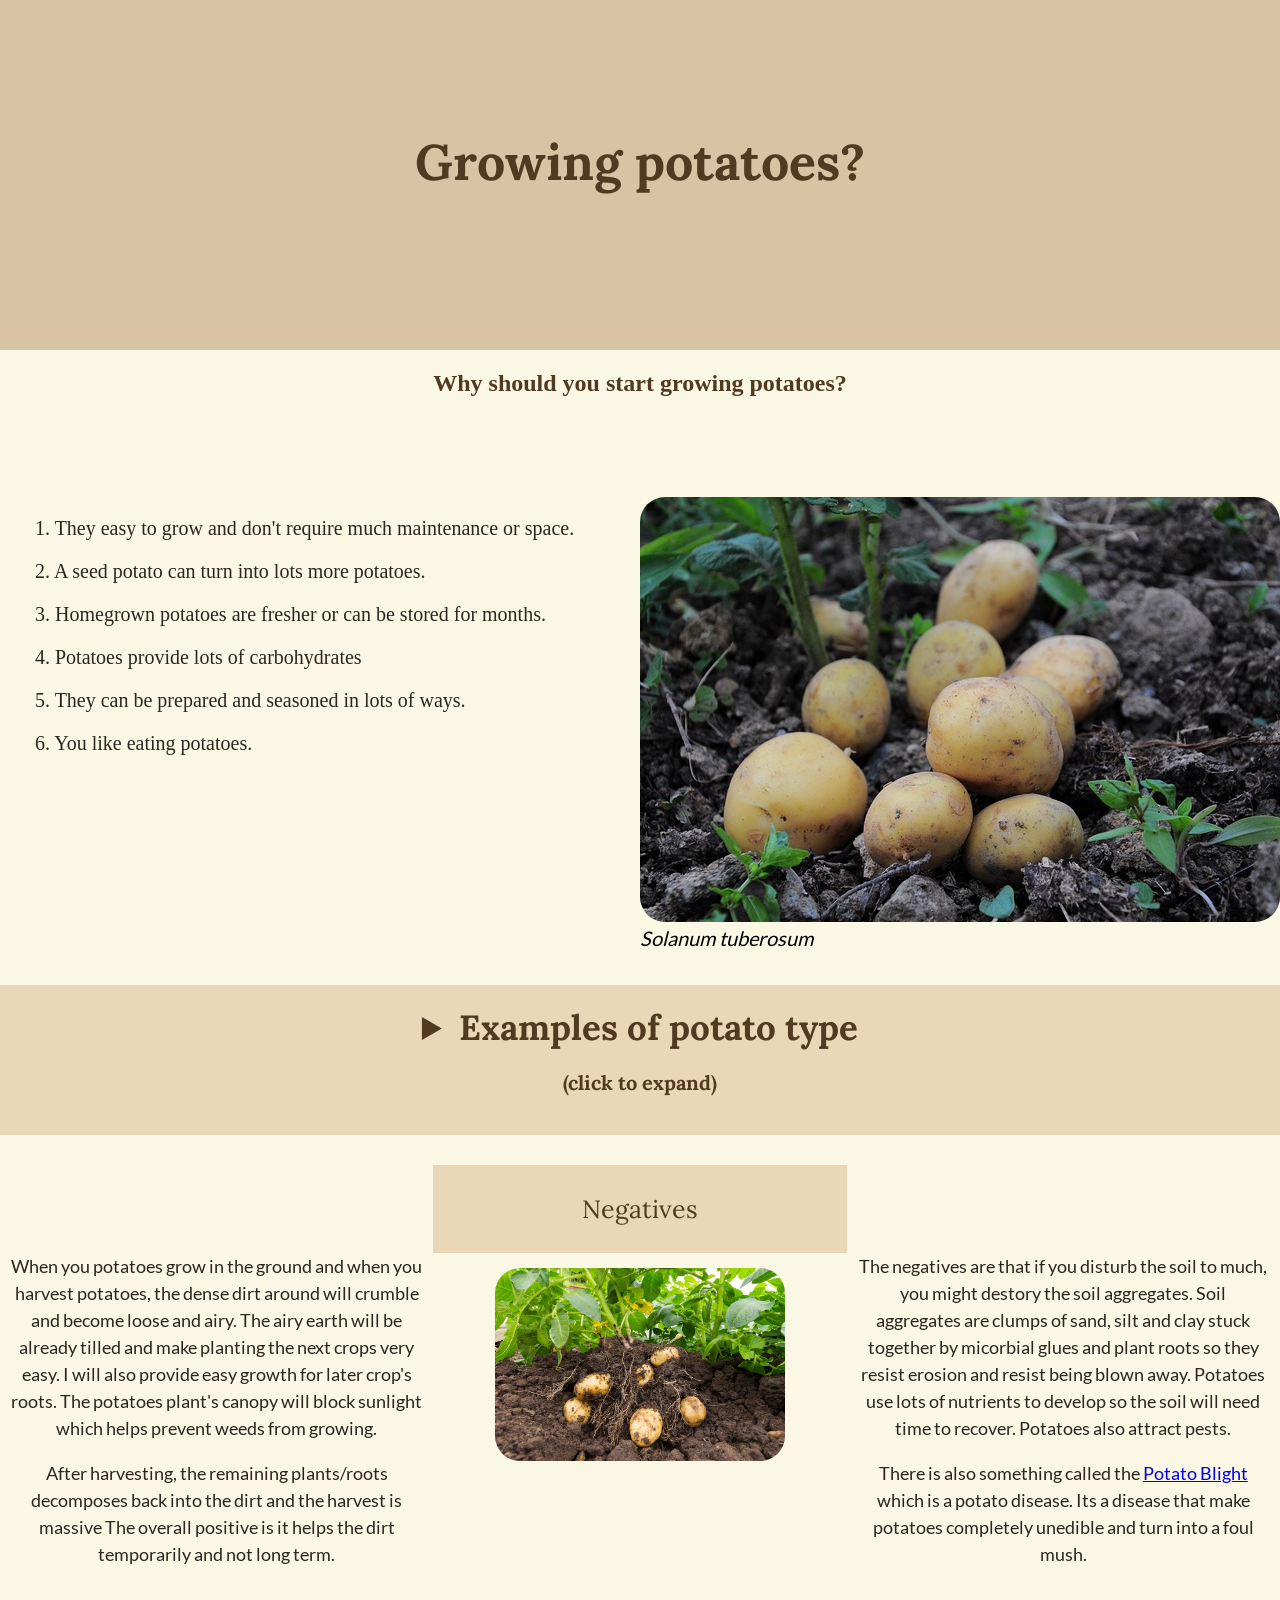
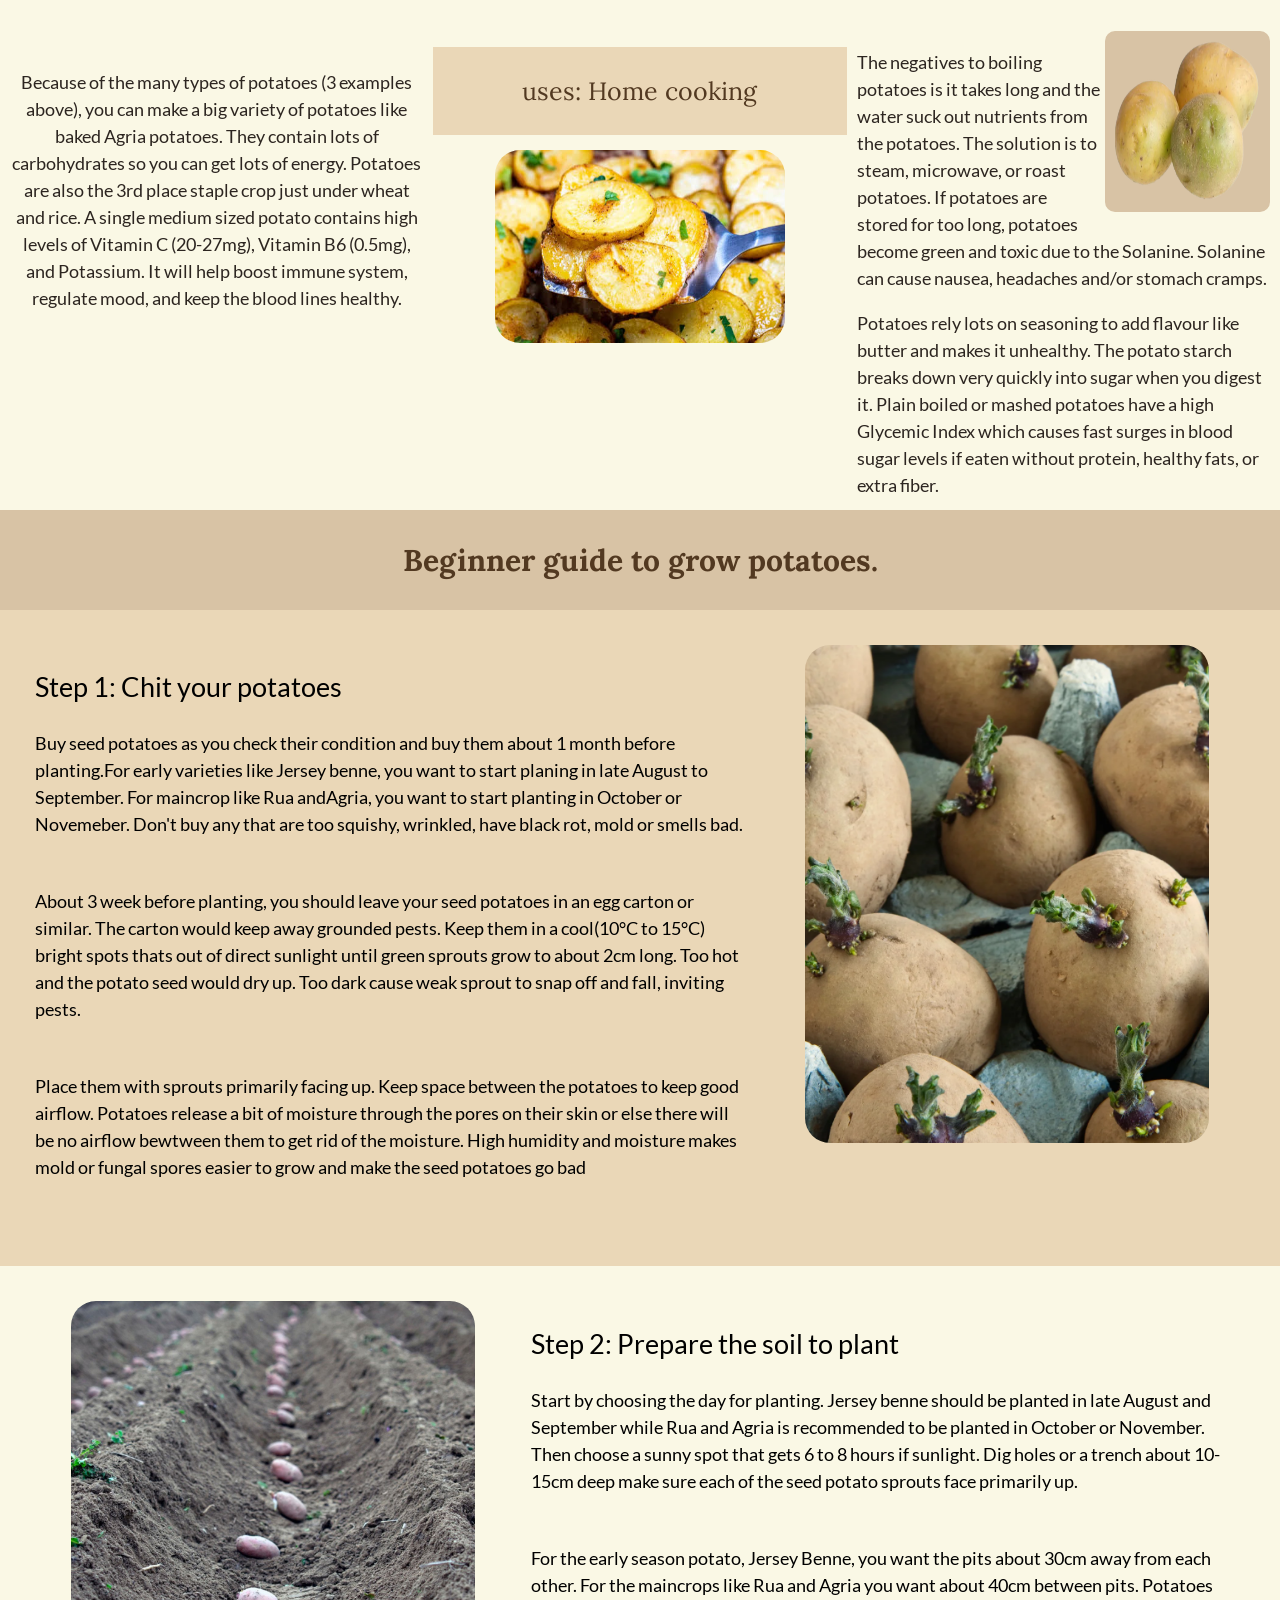
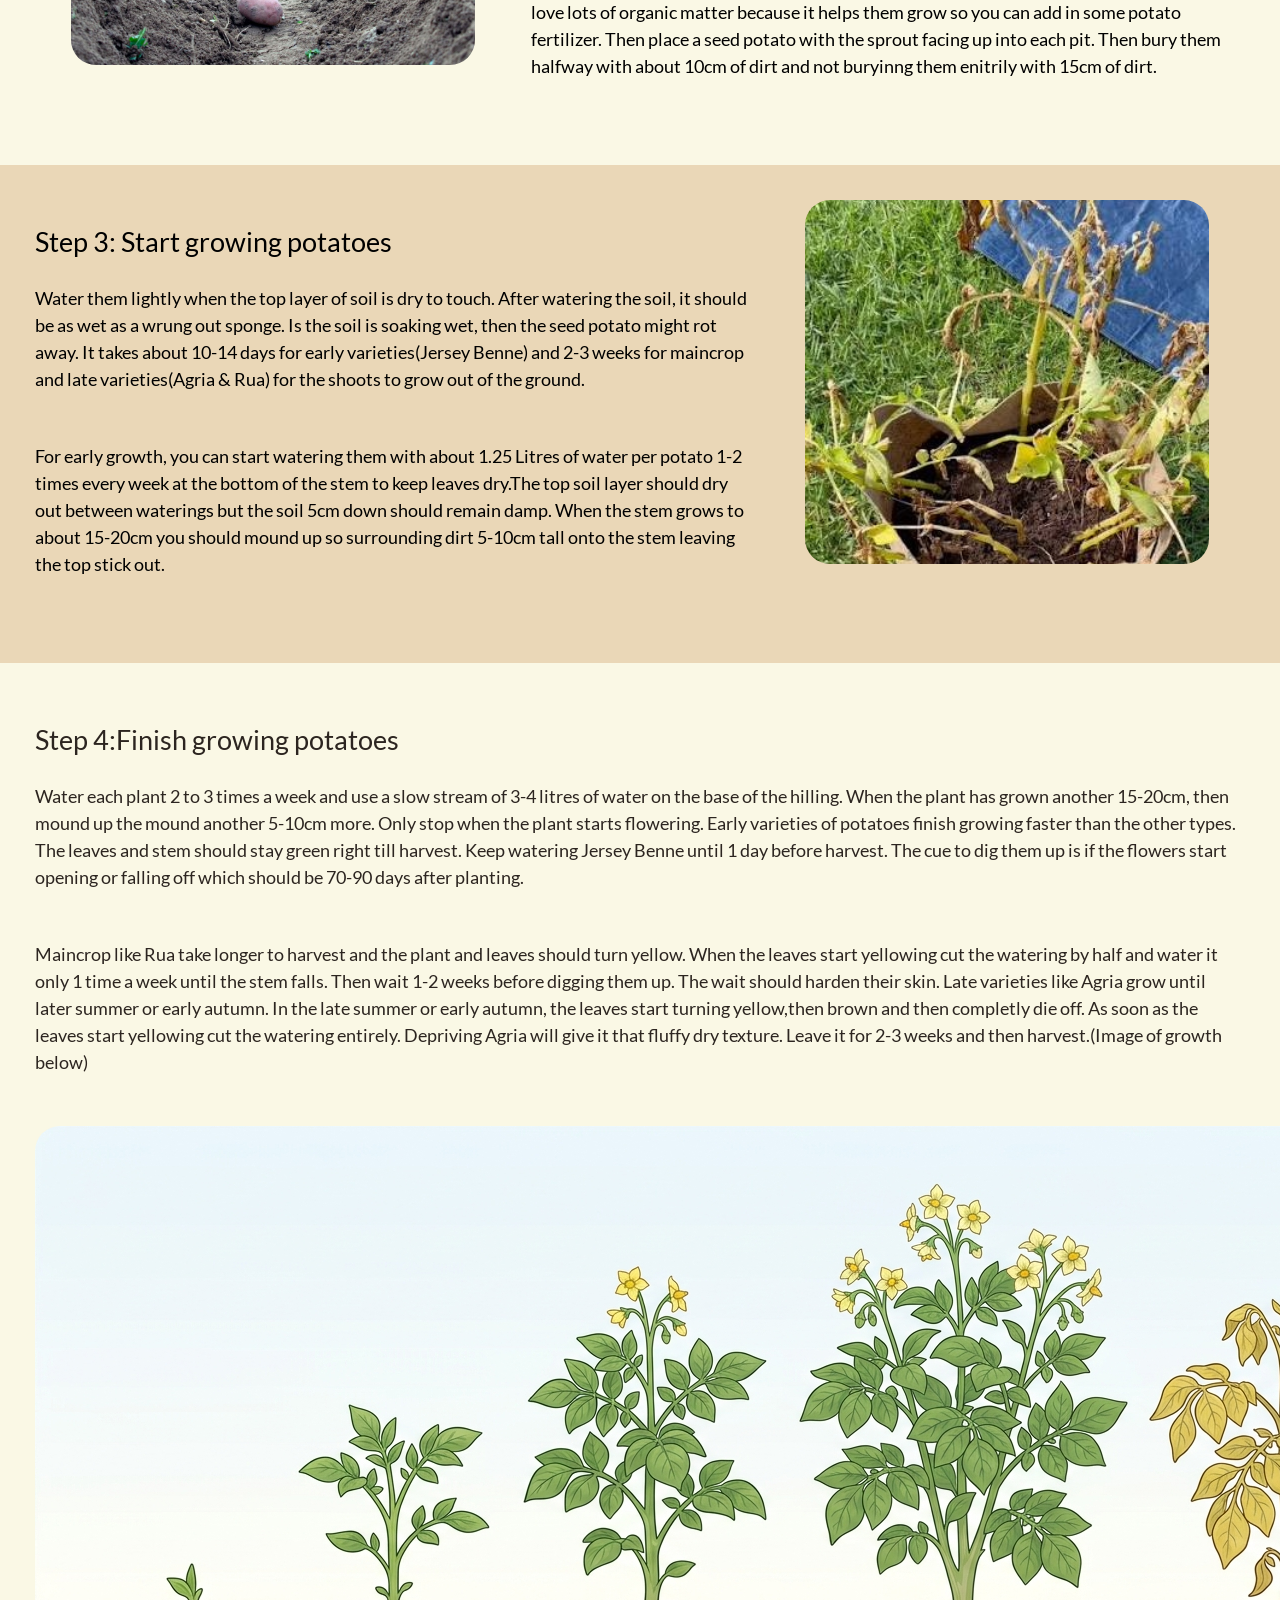
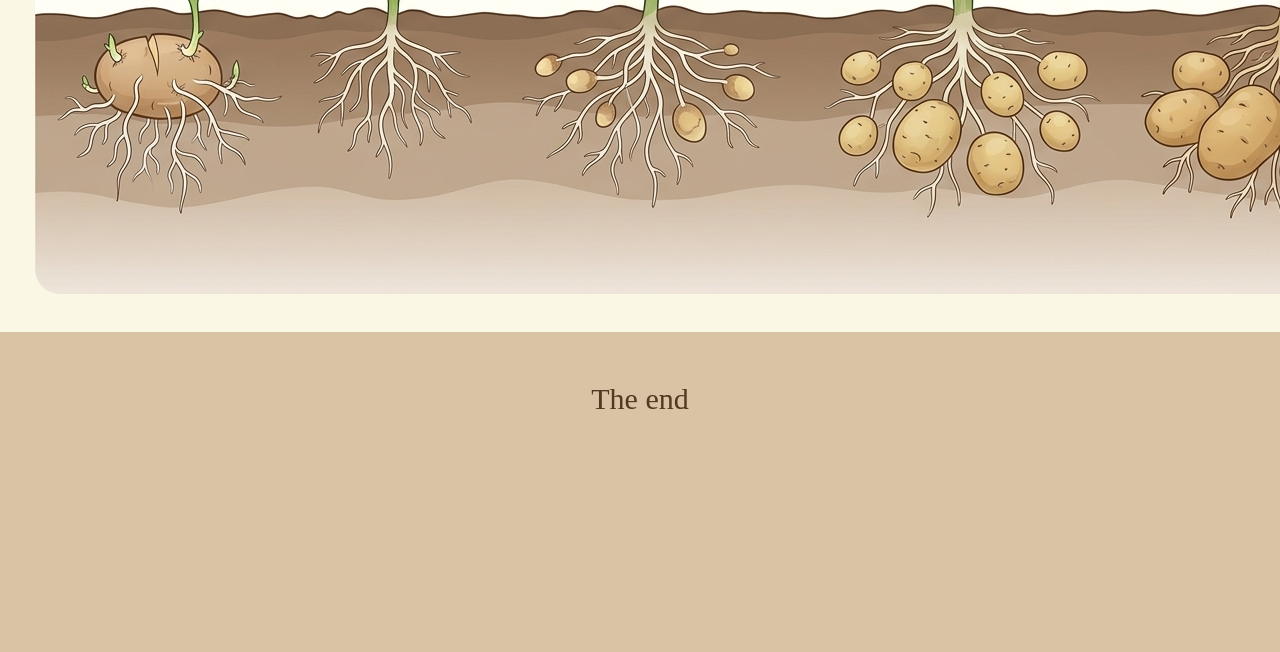
==== commit 7a940371: "Fixed all the typos" ====
--- a/index.html
+++ b/index.html
@@ -18,7 +18,7 @@
       <div class="intro">
         <div class="text-1"> 
            <p>1. They easy to grow and don't require much maintenance or space.</p> 
-           <p>2. A seed potatoes can turn into lots more potatoes. </p>
+           <p>2. A seed potato can turn into lots more potatoes. </p>
            <p>3. Homegrown potatoes are fresher or can be stored for months.</p>
            <p>4. Potatoes provide lots of carbohydrates</p>
            <p>5. They can be prepared and seasoned in lots of ways.</p>
@@ -54,27 +54,27 @@
       <!---Grid variation for uses of potatoes-->
       <div class="grid2">
         <div class="grid2-text">
-      <p>When you potatoes grow in the ground and when you harvest potatoes, the dense dirt around will crumble and become loose and airy. The airy earth will be already tilled and make planting the next crops very easy. I will also provide easy growth for later crop's roots. The potatoes plant's canopy will block sunlight which helps prevent weeds to grow. </p>
-      <p>After harvesting, the remaining plants/roots decomposese back into the dirt and the harvest is massive  The overall positive is it helps the dirt temporarily and not long term.</p>
+      <p>When you potatoes grow in the ground and when you harvest potatoes, the dense dirt around will crumble and become loose and airy. The airy earth will be already tilled and make planting the next crops very easy. I will also provide easy growth for later crop's roots. The potatoes plant's canopy will block sunlight which helps prevent weeds from growing. </p>
+      <p>After harvesting, the remaining plants/roots decomposes back into the dirt and the harvest is massive  The overall positive is it helps the dirt temporarily and not long term.</p>
         </div>
         <div class="grid2-grid">
           <div class="titlebox">Negatives</div>
           <img src="./Images/potato-soil.jpg" alt="Potato in soil" class="grid2-img">
         </div>
           <div class="grid2-text">
-      <p>The negatives are that if you disturb the soil to much, you might destory the soil aggregates. Soil aggregates are clumps of sand, silt and clay stuck together by micorbial glues and plant roots so they resist erosion and resist being blown away. Potatoes use lots of nutrients to develop so the soil will need time to recover. Poatoes also attract pests.</p> 
-      <p>There is also somehting called the <a href="info.html">Potato Blight</a> which is a potato diesease. Its a disease that make potatoes completly unedible and turn into a foul mush.</p> 
+      <p>The negatives are that if you disturb the soil to much, you might destory the soil aggregates. Soil aggregates are clumps of sand, silt and clay stuck together by micorbial glues and plant roots so they resist erosion and resist being blown away. Potatoes use lots of nutrients to develop so the soil will need time to recover. Potatoes also attract pests.</p> 
+      <p>There is also something called the <a href="info.html">Potato Blight</a> which is a potato disease. Its a disease that make potatoes completely unedible and turn into a foul mush.</p> 
         </div>
           <div class="grid2-text3">
-      <p>Because of the many types of potaoes (3 examples above), you can make a big variety of potatoes like baked Agria potatoes. They contain lots of carbohydrates so you can get lots of energy. Potatoes are also the 3rd place staple crop just under wheat and rice. A single medium sized potato contains high levels of Vitamin C (20-27mg), Vitamin B6 (0.5mg), and Potassium. It will help boost immune system, regulate mood, and keep the blood lines healthy. </p>
+      <p>Because of the many types of potatoes (3 examples above), you can make a big variety of potatoes like baked Agria potatoes. They contain lots of carbohydrates so you can get lots of energy. Potatoes are also the 3rd place staple crop just under wheat and rice. A single medium sized potato contains high levels of Vitamin C (20-27mg), Vitamin B6 (0.5mg), and Potassium. It will help boost immune system, regulate mood, and keep the blood lines healthy. </p>
         </div>
         <div class="grid2-grid">
           <div class="titlebox">uses: Home cooking</div>
           <img src="./Images/baked-potato.jpg" alt="Baked-potato" class="grid2-img">
         </div>
         <div class="grid2-text4"><img src="./Images/green-potato.jpg" alt="green-potato" class="grid2-img4">
-      <p>The negatives to boiling potatoes is it takes long and the water suck out nutrients from the potatoes. The soilution is to steam, microwave, or roast potatoes. If potatoes are stored for too long, potatoes become green and toxic due to the Solanine. Solanine can causes nausea, headaches and/or stomach cramps.</p>
-      <p>Potatoes rely lots on seasoning to add flavour like butter and makes it unhealthy. The potato starch breaks down very quickely into sugar when you digest it. Plain boiled or mashed potatoes have a high Glycemic Index which causes fast surges in blood sugar levels if eaten without protein, healthy fats, or extra fiber.</p>
+      <p>The negatives to boiling potatoes is it takes long and the water suck out nutrients from the potatoes. The solution is to steam, microwave, or roast potatoes. If potatoes are stored for too long, potatoes become green and toxic due to the Solanine. Solanine can cause nausea, headaches and/or stomach cramps.</p>
+      <p>Potatoes rely lots on seasoning to add flavour like butter and makes it unhealthy. The potato starch breaks down very quickly into sugar when you digest it. Plain boiled or mashed potatoes have a high Glycemic Index which causes fast surges in blood sugar levels if eaten without protein, healthy fats, or extra fiber.</p>
         </div>
       </div>
       <!---The first sub header banner-->
@@ -87,7 +87,7 @@
       <section class="alt2">
         <div class="s1text">
           <h1>Step 1: Chit your potatoes</h1>
-          <p class="T1">Buy seed potatoes as you check their condition and buy them about 1 month before planting.For early varieties like jersey benne, you want to start planing in late August to September. For maincrop like Rua andAgria, you want to start planting in October or Novemeber. Don't buy any that are too squishy, wrinkled, have black rot, mold or smells bad.</p>
+          <p class="T1">Buy seed potatoes as you check their condition and buy them about 1 month before planting.For early varieties like Jersey benne, you want to start planing in late August to September. For maincrop like Rua andAgria, you want to start planting in October or Novemeber. Don't buy any that are too squishy, wrinkled, have black rot, mold or smells bad.</p>
           <p class="T1">About 3 week before planting, you should leave your seed potatoes in an egg carton or similar. The carton would keep away grounded pests. Keep them in a cool(10°C to 15°C) bright spots thats out of direct sunlight until green sprouts grow to about 2cm long. Too hot and the potato seed would dry up. Too dark cause weak sprout to snap off and fall, inviting pests.</p>
           <p class="T1"> Place them with sprouts primarily facing up. Keep space between the potatoes to keep good airflow. Potatoes release a bit of moisture through the pores on their skin or else there will be no airflow bewtween them to get rid of the moisture. High humidity and moisture makes mold or fungal spores easier to grow and make the seed potatoes go bad</p>
         </div>
@@ -101,15 +101,15 @@
         </div>
         <div class="s1text">
           <h1>Step 2: Prepare the soil to plant</h1>
-          <p class="T1">Start by choosing the day for planting. Jersey benne should be planted in late Auguts and September while Rua and Agria s recommended to be planted in October or November. Then choose a sunny spot that gets 6 to 8 hours if sunlight. Dig holes or a trench about 10-15cm deep make sure each of the seed potato sprouts face primarily up. J
-          <p class="T1">For the early season potato, Jersey Benne, you want the pits about 30cm away form each other. For the maincrops like Rua and Agria you want about 40cm between pits. Potatoes love lots of organic matter because it helps them grow so you can add in some potato fertilizer. Then place a seed potato with the sprout facing up into each pit. Then bury them halfway with about 10cm of dirt and not buryinng them enitrily with 15cm of dirt.</p>
+          <p class="T1">Start by choosing the day for planting. Jersey benne should be planted in late August and September while Rua and Agria is recommended to be planted in October or November. Then choose a sunny spot that gets 6 to 8 hours if sunlight. Dig holes or a trench about 10-15cm deep make sure each of the seed potato sprouts face primarily up.</p>
+          <p class="T1">For the early season potato, Jersey Benne, you want the pits about 30cm away from each other. For the maincrops like Rua and Agria you want about 40cm between pits. Potatoes love lots of organic matter because it helps them grow so you can add in some potato fertilizer. Then place a seed potato with the sprout facing up into each pit. Then bury them halfway with about 10cm of dirt and not buryinng them enitrily with 15cm of dirt.</p>
         </div>
       </section>
       <section class="alt2">
         <div class="s1text">
           <h1>Step 3: Start growing potatoes</h1>
-          <p class="T1">Water them lightly when the top layer of soil is dry to touch. After watering the soil, it should be as wet as a wrung out sponge. Is the soil is woaking wet, then the seed potato might rot away. It takes about 10-14 days for early varieties(Jersey Benne) and 2-3 weeks for maincrop and late varieties(Agria & Rua) for the shoots to grow out of the ground.</p>
-          <p class="T1">For early growth, you can start watering them with about 1.25 Litres of water per potato 1-2 times every week at the bottom of the stem to keep leaves dry.The top soil layer should dry out between waterings but the soil 5cm down should remain damp. When the stem grows to abour 15-20cm you should mound up so sorrounding dirt 5-10cm tall onto the stem leaving the top stick out.</p>
+          <p class="T1">Water them lightly when the top layer of soil is dry to touch. After watering the soil, it should be as wet as a wrung out sponge. Is the soil is soaking wet, then the seed potato might rot away. It takes about 10-14 days for early varieties(Jersey Benne) and 2-3 weeks for maincrop and late varieties(Agria & Rua) for the shoots to grow out of the ground.</p>
+          <p class="T1">For early growth, you can start watering them with about 1.25 Litres of water per potato 1-2 times every week at the bottom of the stem to keep leaves dry.The top soil layer should dry out between waterings but the soil 5cm down should remain damp. When the stem grows to about 15-20cm you should mound up so surrounding dirt 5-10cm tall onto the stem leaving the top stick out.</p>
           <p class="T1"></p>
         </div>
         <div class="s1image">
@@ -118,9 +118,9 @@
       </section>
       <section class="alt3">
         <div class="s1text">
-          <h1>Step 4:Finish growing poatoes</h1>
-          <p class="T1">Water each plant 2 to 3 times a week and use a slow stream of 3-4 litres of water on the base of the hilling. When the plant has grown another 15-20cm, then mound up the mound another 5-10cm more. Only stop when the plant starts flowering. Early varieties of potatoes finsh growing faster than the other types. The leaves and stem should stay green right till harvest. Keep watering Jersey Benne until 1 day before harvest. The cue to dig them up is if the flowers start opening or falling off which should be 70-90 days after planting. </p>
-          <p class="T1">Maincrop like Rua take longer to harvest and the plant and leaves should turn yellow. When the leaves start yellowing cut the watering by half and water it only 1 time a week until the stem falls. Then wait 1-2 weeks before digging them up. The wait should harden their skin. Late varieties like Agria grow until later summer or early autumn. In the late summer or early autumn, the leaves start turning yellow,then brown and then completly die off. As soon as the leaves start yellowing cut the watering entirly. Drepriving Agria will give it that fluffy dry texture. Leave it for 2-3 weeks and then harvest.(Image of growth below) </p>
+          <h1>Step 4:Finish growing potatoes</h1>
+          <p class="T1">Water each plant 2 to 3 times a week and use a slow stream of 3-4 litres of water on the base of the hilling. When the plant has grown another 15-20cm, then mound up the mound another 5-10cm more. Only stop when the plant starts flowering. Early varieties of potatoes finish growing faster than the other types. The leaves and stem should stay green right till harvest. Keep watering Jersey Benne until 1 day before harvest. The cue to dig them up is if the flowers start opening or falling off which should be 70-90 days after planting. </p>
+          <p class="T1">Maincrop like Rua take longer to harvest and the plant and leaves should turn yellow. When the leaves start yellowing cut the watering by half and water it only 1 time a week until the stem falls. Then wait 1-2 weeks before digging them up. The wait should harden their skin. Late varieties like Agria grow until later summer or early autumn. In the late summer or early autumn, the leaves start turning yellow,then brown and then completly die off. As soon as the leaves start yellowing cut the watering entirely. Depriving Agria will give it that fluffy dry texture. Leave it for 2-3 weeks and then harvest.(Image of growth below) </p>
         </div>
         <img src="./Images/growth.jpg" alt="growth-diagram" class="img">
       </section>
